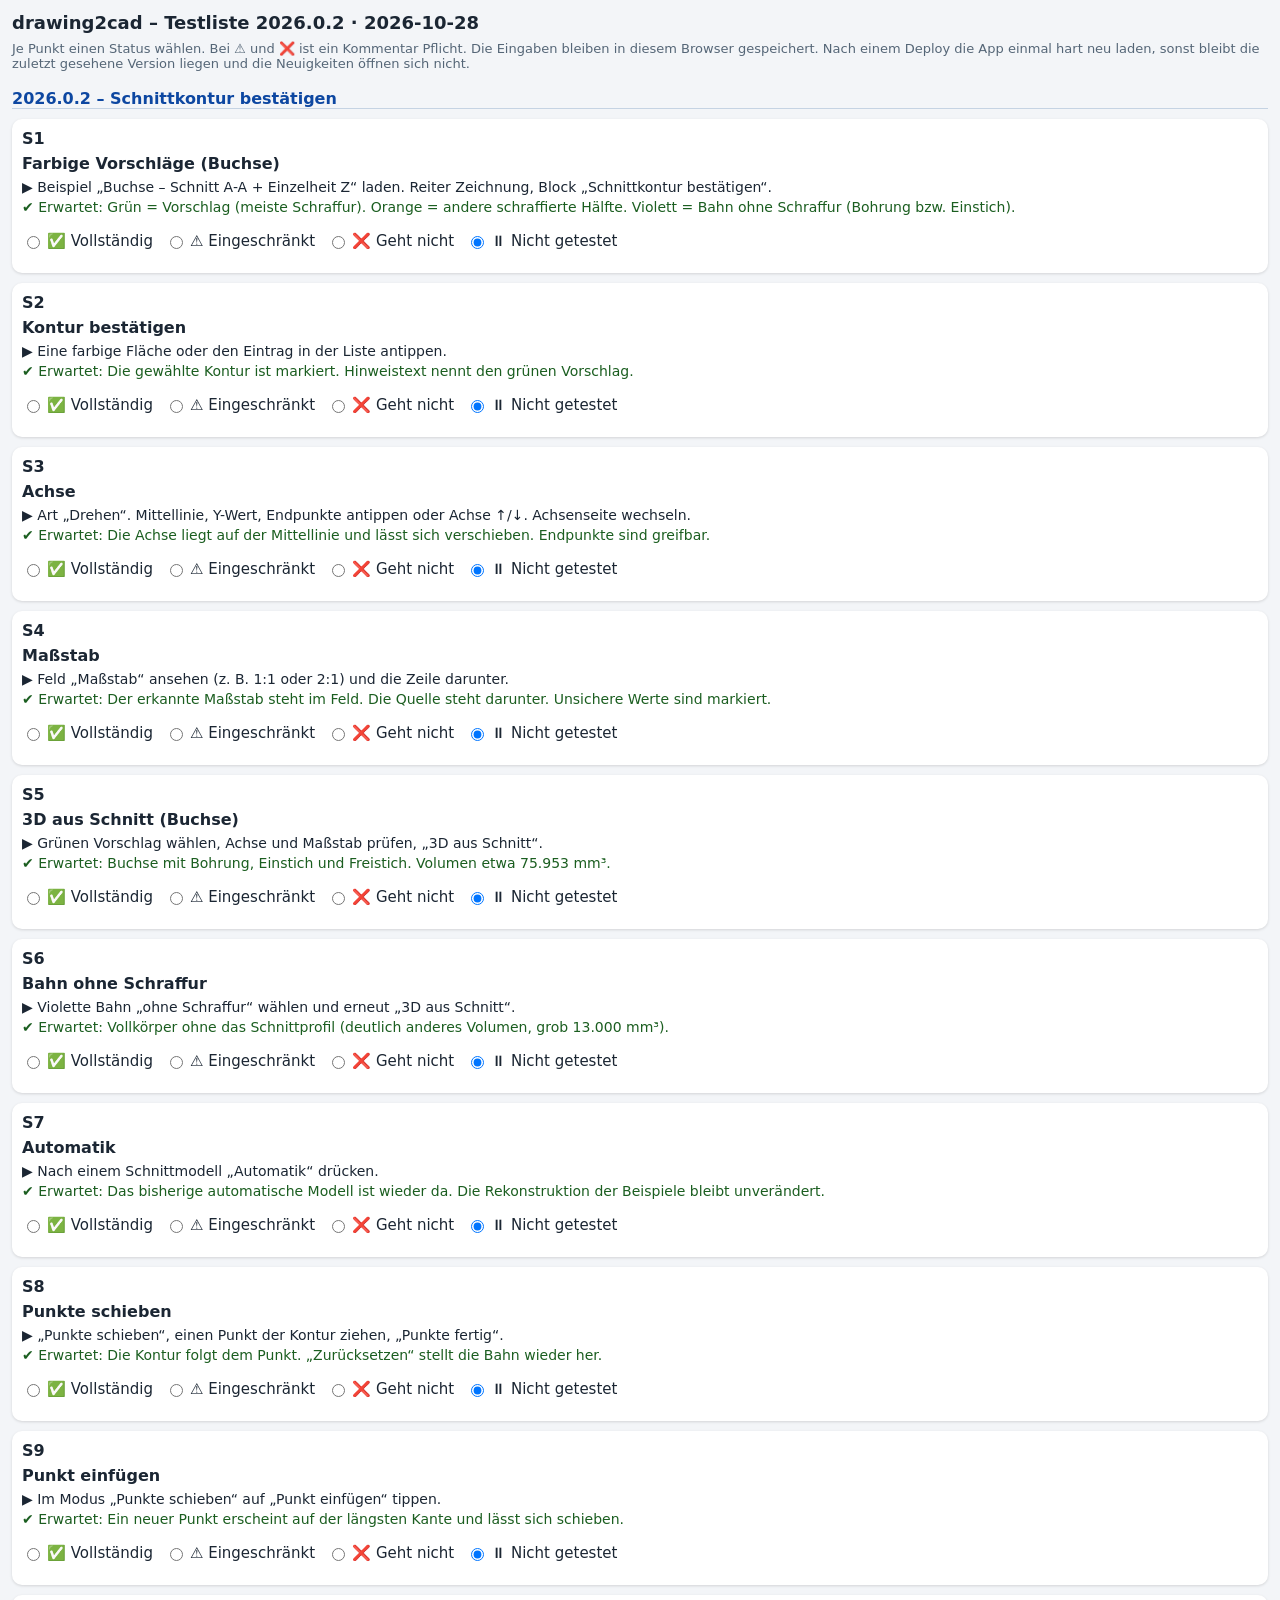
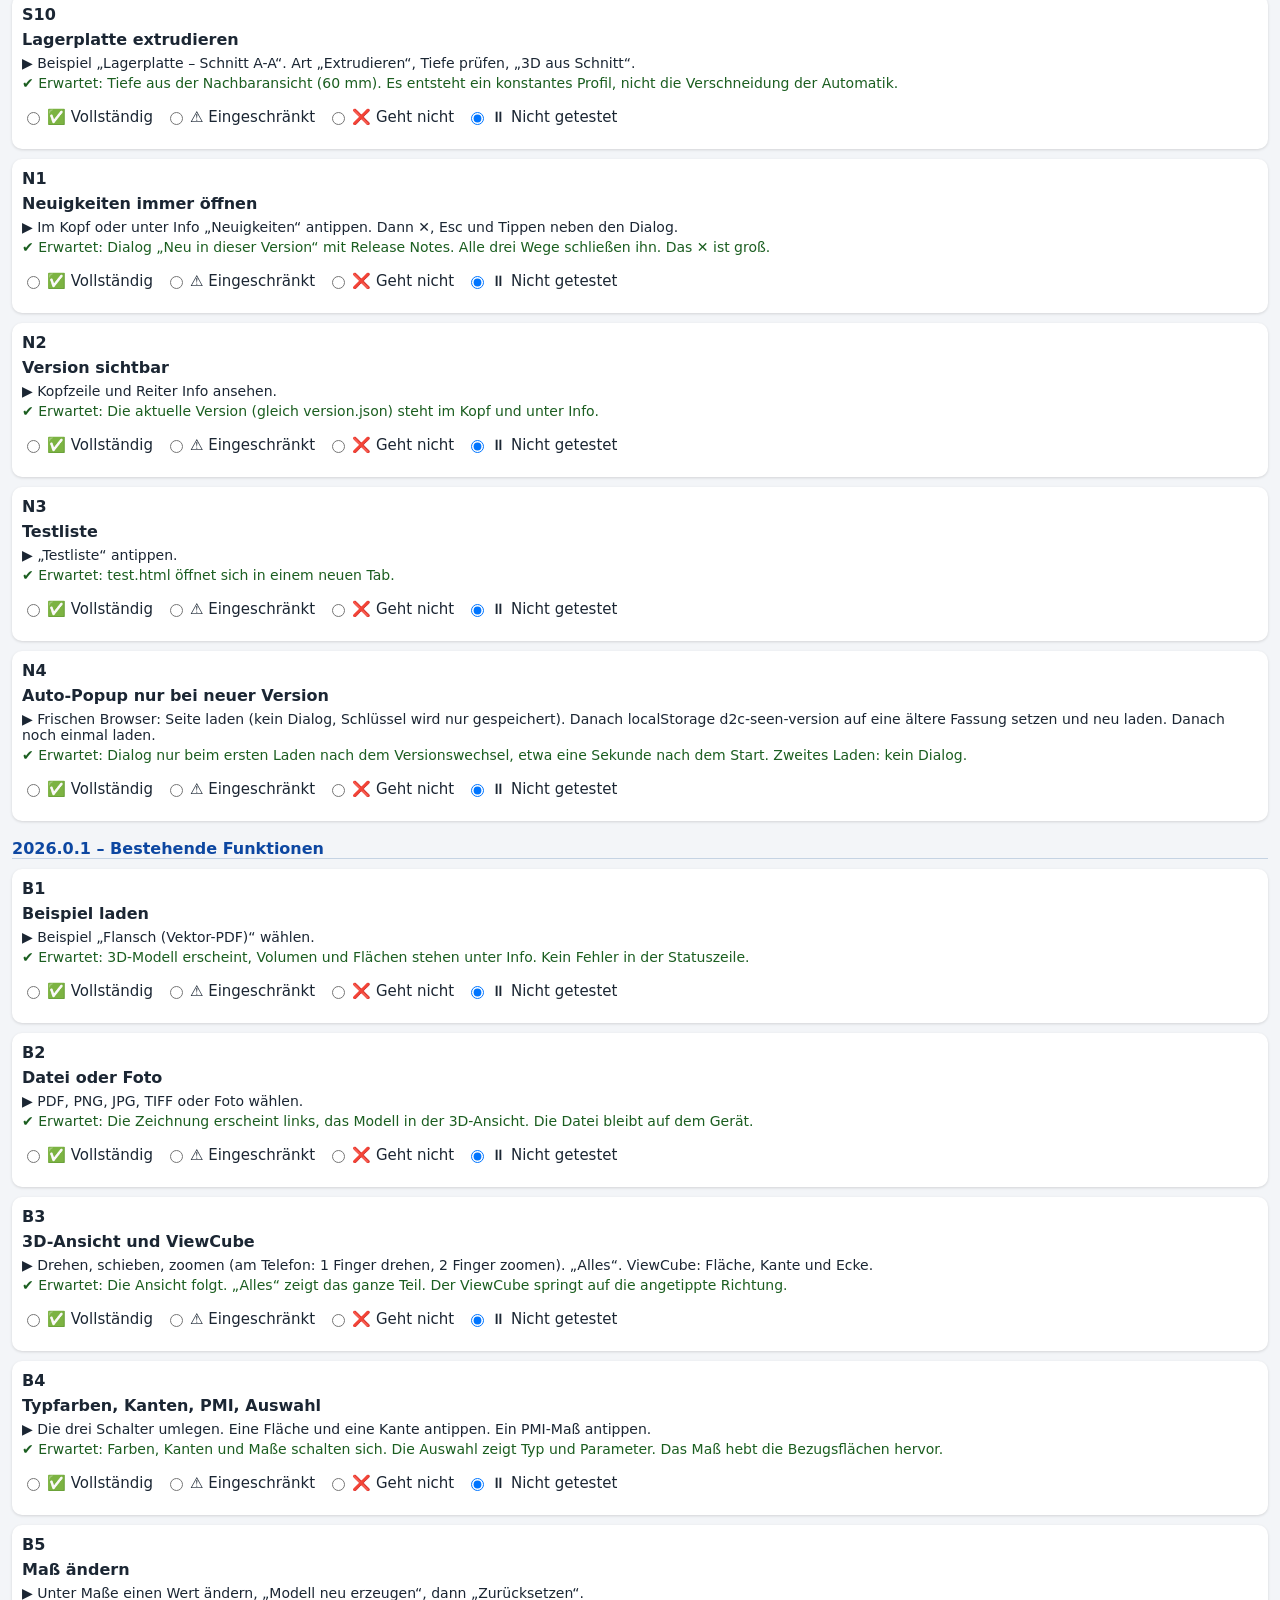
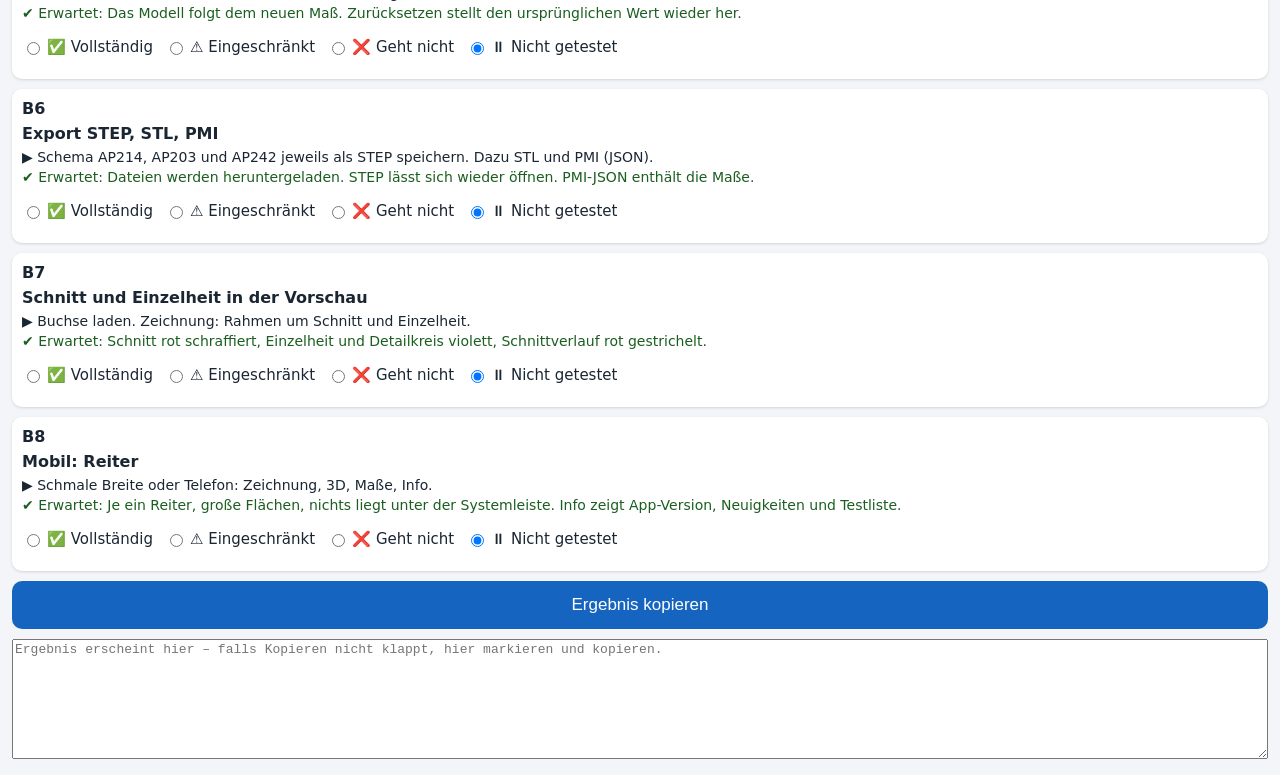
==== test.html @ 26057cc0 "Neuigkeiten und Testliste (Version 2026.0.2) Release Notes öffnen sich nur für wiederkehrende Nutzer" ====
<!doctype html>
<html lang="de">
<head>
<meta charset="utf-8">
<meta name="viewport" content="width=device-width, initial-scale=1, viewport-fit=cover">
<title>drawing2cad – Testliste</title>
<style>
  body{font-family:-apple-system,system-ui,sans-serif;margin:0;padding:12px;padding-bottom:max(12px,env(safe-area-inset-bottom));background:#f3f5f8;color:#1b2633}
  h1{font-size:18px;margin:0 0 8px} h2{font-size:16px;margin:18px 0 6px;color:#0d47a1;border-bottom:1px solid #c5d3e3}
  .note{color:#567;font-size:13px;margin:0 0 10px}
  .it{background:#fff;border-radius:10px;padding:10px;margin:10px 0;box-shadow:0 1px 3px #0002}
  .t{margin:6px 0} .steps,.exp{font-size:14px;margin:4px 0} .exp{color:#1b5e20}
  .s label{display:inline-flex;align-items:center;gap:4px;min-height:44px;margin:0 12px 0 0;font-size:15px}
  textarea{width:100%;box-sizing:border-box;min-height:44px;font-size:16px;margin-top:6px}
  textarea.cm{display:none} .it.need textarea.cm{display:block} .it.err textarea.cm{border:2px solid #c62828}
  button#go{font-size:17px;padding:12px 18px;border:0;border-radius:10px;background:#1565c0;color:#fff;width:100%;min-height:48px}
  #out{width:100%;min-height:120px;margin-top:10px;font-size:13px;box-sizing:border-box}
  #ver{font-weight:600}
</style>
</head>
<body>
<h1>drawing2cad – Testliste <span id="ver">…</span></h1>
<p class="note">Je Punkt einen Status wählen. Bei ⚠️ und ❌ ist ein Kommentar Pflicht. Die Eingaben bleiben in diesem Browser gespeichert. Nach einem Deploy die App einmal hart neu laden, sonst bleibt die zuletzt gesehene Version liegen und die Neuigkeiten öffnen sich nicht.</p>
<div id="list"></div>
<button id="go" type="button">Ergebnis kopieren</button>
<textarea id="out" readonly placeholder="Ergebnis erscheint hier – falls Kopieren nicht klappt, hier markieren und kopieren."></textarea>
<script>
const K = 'd2c-testliste';
const L = { ok: '✅', warn: '⚠️', fail: '❌', skip: '⏸' };
const GROUPS = [
  { version: '2026.0.2', title: 'Schnittkontur bestätigen', items: [
    { id: 'S1', t: 'Farbige Vorschläge (Buchse)', steps: 'Beispiel „Buchse – Schnitt A-A + Einzelheit Z“ laden. Reiter Zeichnung, Block „Schnittkontur bestätigen“.', exp: 'Grün = Vorschlag (meiste Schraffur). Orange = andere schraffierte Hälfte. Violett = Bahn ohne Schraffur (Bohrung bzw. Einstich).' },
    { id: 'S2', t: 'Kontur bestätigen', steps: 'Eine farbige Fläche oder den Eintrag in der Liste antippen.', exp: 'Die gewählte Kontur ist markiert. Hinweistext nennt den grünen Vorschlag.' },
    { id: 'S3', t: 'Achse', steps: 'Art „Drehen“. Mittellinie, Y-Wert, Endpunkte antippen oder Achse ↑/↓. Achsenseite wechseln.', exp: 'Die Achse liegt auf der Mittellinie und lässt sich verschieben. Endpunkte sind greifbar.' },
    { id: 'S4', t: 'Maßstab', steps: 'Feld „Maßstab“ ansehen (z. B. 1:1 oder 2:1) und die Zeile darunter.', exp: 'Der erkannte Maßstab steht im Feld. Die Quelle steht darunter. Unsichere Werte sind markiert.' },
    { id: 'S5', t: '3D aus Schnitt (Buchse)', steps: 'Grünen Vorschlag wählen, Achse und Maßstab prüfen, „3D aus Schnitt“.', exp: 'Buchse mit Bohrung, Einstich und Freistich. Volumen etwa 75.953 mm³.' },
    { id: 'S6', t: 'Bahn ohne Schraffur', steps: 'Violette Bahn „ohne Schraffur“ wählen und erneut „3D aus Schnitt“.', exp: 'Vollkörper ohne das Schnittprofil (deutlich anderes Volumen, grob 13.000 mm³).' },
    { id: 'S7', t: 'Automatik', steps: 'Nach einem Schnittmodell „Automatik“ drücken.', exp: 'Das bisherige automatische Modell ist wieder da. Die Rekonstruktion der Beispiele bleibt unverändert.' },
    { id: 'S8', t: 'Punkte schieben', steps: '„Punkte schieben“, einen Punkt der Kontur ziehen, „Punkte fertig“.', exp: 'Die Kontur folgt dem Punkt. „Zurücksetzen“ stellt die Bahn wieder her.' },
    { id: 'S9', t: 'Punkt einfügen', steps: 'Im Modus „Punkte schieben“ auf „Punkt einfügen“ tippen.', exp: 'Ein neuer Punkt erscheint auf der längsten Kante und lässt sich schieben.' },
    { id: 'S10', t: 'Lagerplatte extrudieren', steps: 'Beispiel „Lagerplatte – Schnitt A-A“. Art „Extrudieren“, Tiefe prüfen, „3D aus Schnitt“.', exp: 'Tiefe aus der Nachbaransicht (60 mm). Es entsteht ein konstantes Profil, nicht die Verschneidung der Automatik.' },
    { id: 'N1', t: 'Neuigkeiten immer öffnen', steps: 'Im Kopf oder unter Info „Neuigkeiten“ antippen. Dann ✕, Esc und Tippen neben den Dialog.', exp: 'Dialog „Neu in dieser Version“ mit Release Notes. Alle drei Wege schließen ihn. Das ✕ ist groß.' },
    { id: 'N2', t: 'Version sichtbar', steps: 'Kopfzeile und Reiter Info ansehen.', exp: 'Die aktuelle Version (gleich version.json) steht im Kopf und unter Info.' },
    { id: 'N3', t: 'Testliste', steps: '„Testliste“ antippen.', exp: 'test.html öffnet sich in einem neuen Tab.' },
    { id: 'N4', t: 'Auto-Popup nur bei neuer Version', steps: 'Frischen Browser: Seite laden (kein Dialog, Schlüssel wird nur gespeichert). Danach localStorage d2c-seen-version auf eine ältere Fassung setzen und neu laden. Danach noch einmal laden.', exp: 'Dialog nur beim ersten Laden nach dem Versionswechsel, etwa eine Sekunde nach dem Start. Zweites Laden: kein Dialog.' },
  ]},
  { version: '2026.0.1', title: 'Bestehende Funktionen', items: [
    { id: 'B1', t: 'Beispiel laden', steps: 'Beispiel „Flansch (Vektor-PDF)“ wählen.', exp: '3D-Modell erscheint, Volumen und Flächen stehen unter Info. Kein Fehler in der Statuszeile.' },
    { id: 'B2', t: 'Datei oder Foto', steps: 'PDF, PNG, JPG, TIFF oder Foto wählen.', exp: 'Die Zeichnung erscheint links, das Modell in der 3D-Ansicht. Die Datei bleibt auf dem Gerät.' },
    { id: 'B3', t: '3D-Ansicht und ViewCube', steps: 'Drehen, schieben, zoomen (am Telefon: 1 Finger drehen, 2 Finger zoomen). „Alles“. ViewCube: Fläche, Kante und Ecke.', exp: 'Die Ansicht folgt. „Alles“ zeigt das ganze Teil. Der ViewCube springt auf die angetippte Richtung.' },
    { id: 'B4', t: 'Typfarben, Kanten, PMI, Auswahl', steps: 'Die drei Schalter umlegen. Eine Fläche und eine Kante antippen. Ein PMI-Maß antippen.', exp: 'Farben, Kanten und Maße schalten sich. Die Auswahl zeigt Typ und Parameter. Das Maß hebt die Bezugsflächen hervor.' },
    { id: 'B5', t: 'Maß ändern', steps: 'Unter Maße einen Wert ändern, „Modell neu erzeugen“, dann „Zurücksetzen“.', exp: 'Das Modell folgt dem neuen Maß. Zurücksetzen stellt den ursprünglichen Wert wieder her.' },
    { id: 'B6', t: 'Export STEP, STL, PMI', steps: 'Schema AP214, AP203 und AP242 jeweils als STEP speichern. Dazu STL und PMI (JSON).', exp: 'Dateien werden heruntergeladen. STEP lässt sich wieder öffnen. PMI-JSON enthält die Maße.' },
    { id: 'B7', t: 'Schnitt und Einzelheit in der Vorschau', steps: 'Buchse laden. Zeichnung: Rahmen um Schnitt und Einzelheit.', exp: 'Schnitt rot schraffiert, Einzelheit und Detailkreis violett, Schnittverlauf rot gestrichelt.' },
    { id: 'B8', t: 'Mobil: Reiter', steps: 'Schmale Breite oder Telefon: Zeichnung, 3D, Maße, Info.', exp: 'Je ein Reiter, große Flächen, nichts liegt unter der Systemleiste. Info zeigt App-Version, Neuigkeiten und Testliste.' },
  ]},
];
const st = JSON.parse(localStorage.getItem(K) || '{}');
const list = document.getElementById('list');
for (const g of GROUPS) {
  const h = document.createElement('h2');
  h.textContent = g.version + ' – ' + g.title;
  list.appendChild(h);
  for (const it of g.items) {
    const el = document.createElement('div');
    el.className = 'it';
    el.dataset.id = it.id;
    el.dataset.rel = g.version;
    el.innerHTML = `<div class="h"><b>${it.id}</b></div><div class="t"><b></b></div><div class="steps"></div><div class="exp"></div>
      <div class="s"></div><textarea class="cm" placeholder="Kommentar (Pflicht bei ⚠️/❌)"></textarea>`;
    el.querySelector('.t b').textContent = it.t;
    el.querySelector('.steps').textContent = '▶ ' + it.steps;
    el.querySelector('.exp').textContent = '✔ Erwartet: ' + it.exp;
    const s = el.querySelector('.s');
    for (const [val, lab] of [['ok', '✅ Vollständig'], ['warn', '⚠️ Eingeschränkt'], ['fail', '❌ Geht nicht'], ['skip', '⏸ Nicht getestet']]) {
      const label = document.createElement('label');
      label.innerHTML = `<input type="radio" name="${it.id}" value="${val}"> ${lab}`;
      s.appendChild(label);
    }
    list.appendChild(el);
  }
}
function save(el) {
  const id = el.dataset.id;
  const s = el.querySelector('input:checked').value;
  const c = el.querySelector('textarea.cm').value;
  st[id] = { s, c };
  localStorage.setItem(K, JSON.stringify(st));
  el.classList.toggle('need', s === 'warn' || s === 'fail' || !!c.trim());
}
document.querySelectorAll('.it').forEach(el => {
  const o = st[el.dataset.id];
  const v = o && o.s ? o.s : 'skip';
  const r = el.querySelector(`input[value="${v}"]`);
  if (r) r.checked = true;
  if (o && o.c) el.querySelector('textarea.cm').value = o.c;
  el.querySelectorAll('input').forEach(i => { i.onchange = () => save(el); });
  el.querySelector('textarea.cm').oninput = () => save(el);
  save(el);
});
let VER = '(Version unbekannt)';
fetch('version.json', { cache: 'no-store' }).then(r => r.ok ? r.json() : null).then(v => {
  if (!v || !v.version) return;
  VER = v.version + (v.date ? ' · ' + v.date : '');
  document.getElementById('ver').textContent = VER;
  document.title = 'drawing2cad – Testliste ' + v.version;
}).catch(() => {});
document.getElementById('go').onclick = () => {
  let bad = false;
  const lines = ['Testergebnis drawing2cad ' + VER, new Date().toISOString().slice(0, 16)];
  let rel = '';
  document.querySelectorAll('.it').forEach(el => {
    const id = el.dataset.id;
    const s = el.querySelector('input:checked').value;
    const c = el.querySelector('textarea.cm').value.trim();
    const need = (s === 'warn' || s === 'fail') && !c;
    el.classList.toggle('err', need);
    if (need) bad = true;
    if (el.dataset.rel !== rel) { rel = el.dataset.rel; lines.push('', rel); }
    lines.push(id + ' ' + L[s] + (c ? ' – ' + c : ''));
  });
  if (bad) { alert('Bitte bei ⚠️ und ❌ einen Kommentar eintragen.'); return; }
  const txt = lines.join('\n');
  const o = document.getElementById('out');
  o.value = txt;
  const done = () => alert('Kopiert – im Chat einfügen.');
  (navigator.clipboard ? navigator.clipboard.writeText(txt) : Promise.reject())
    .then(done, () => { o.focus(); o.select(); document.execCommand('copy'); done(); });
};
</script>
</body>
</html>
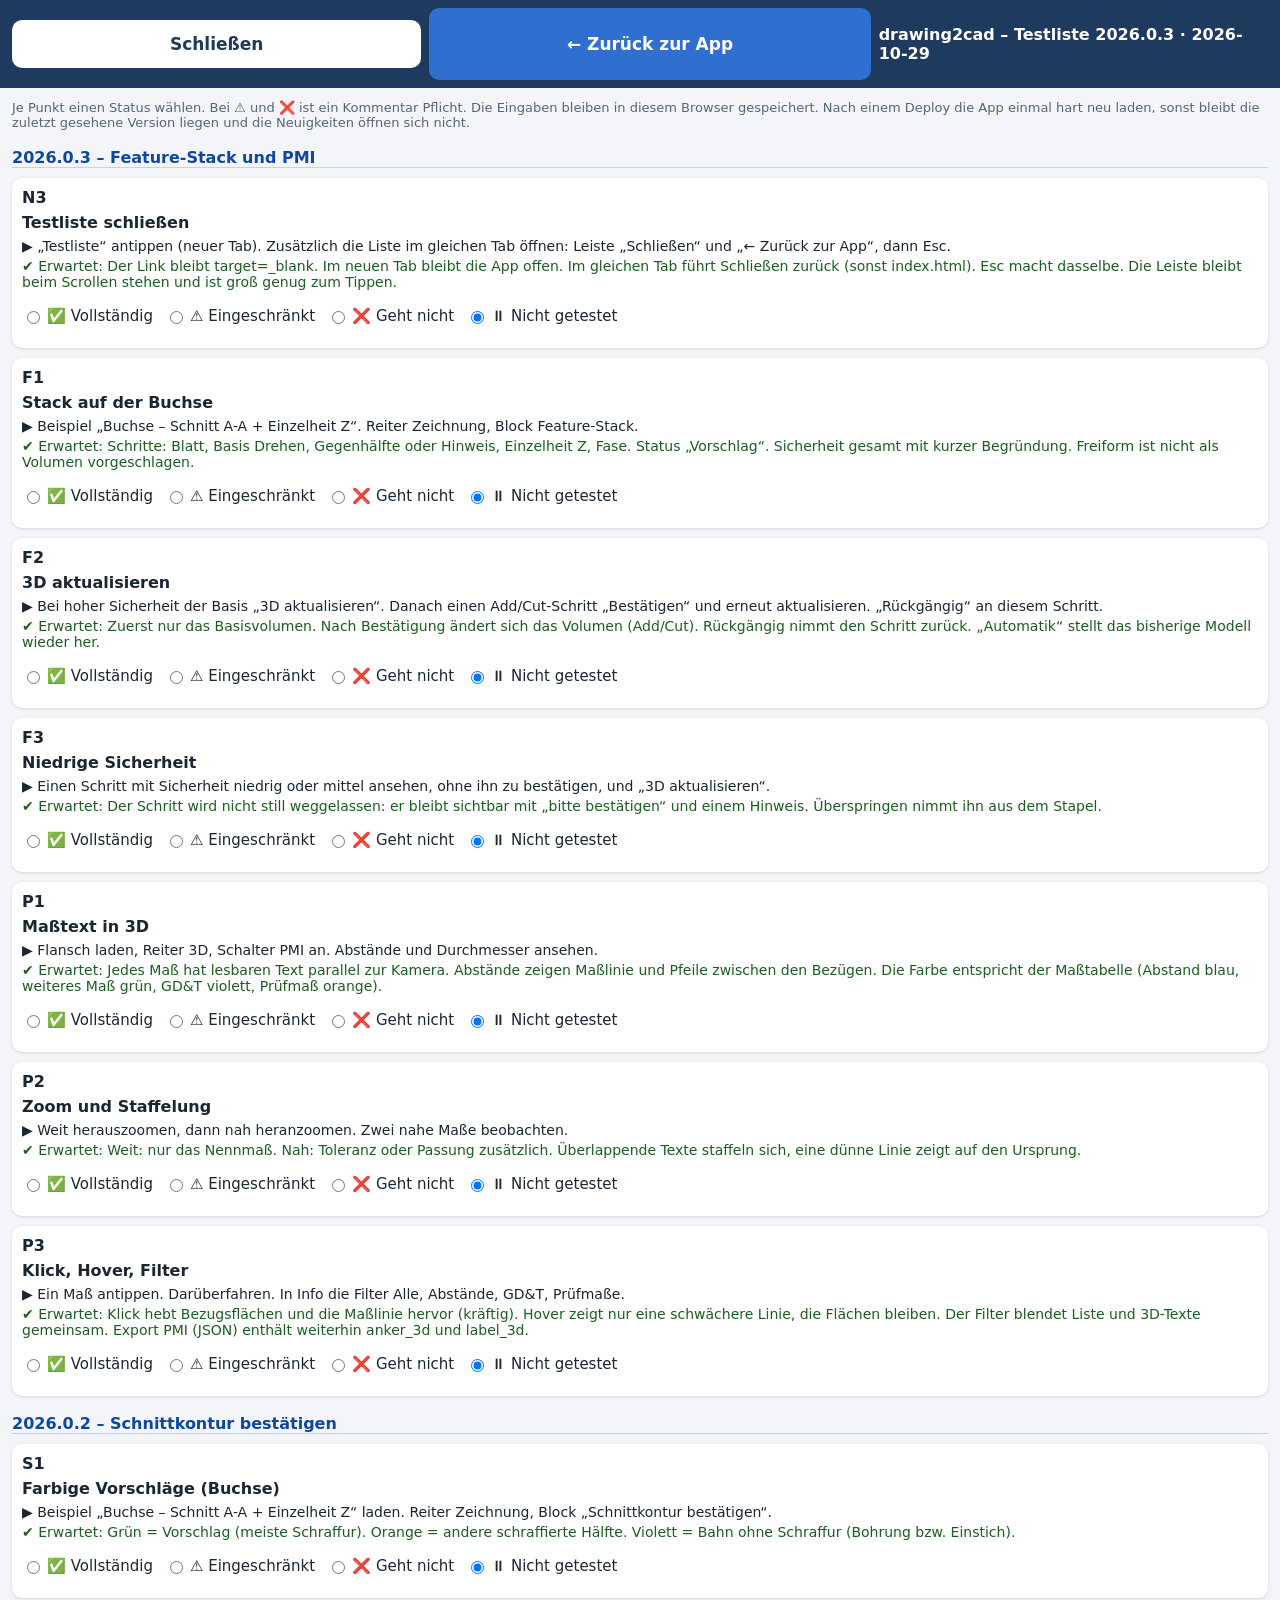
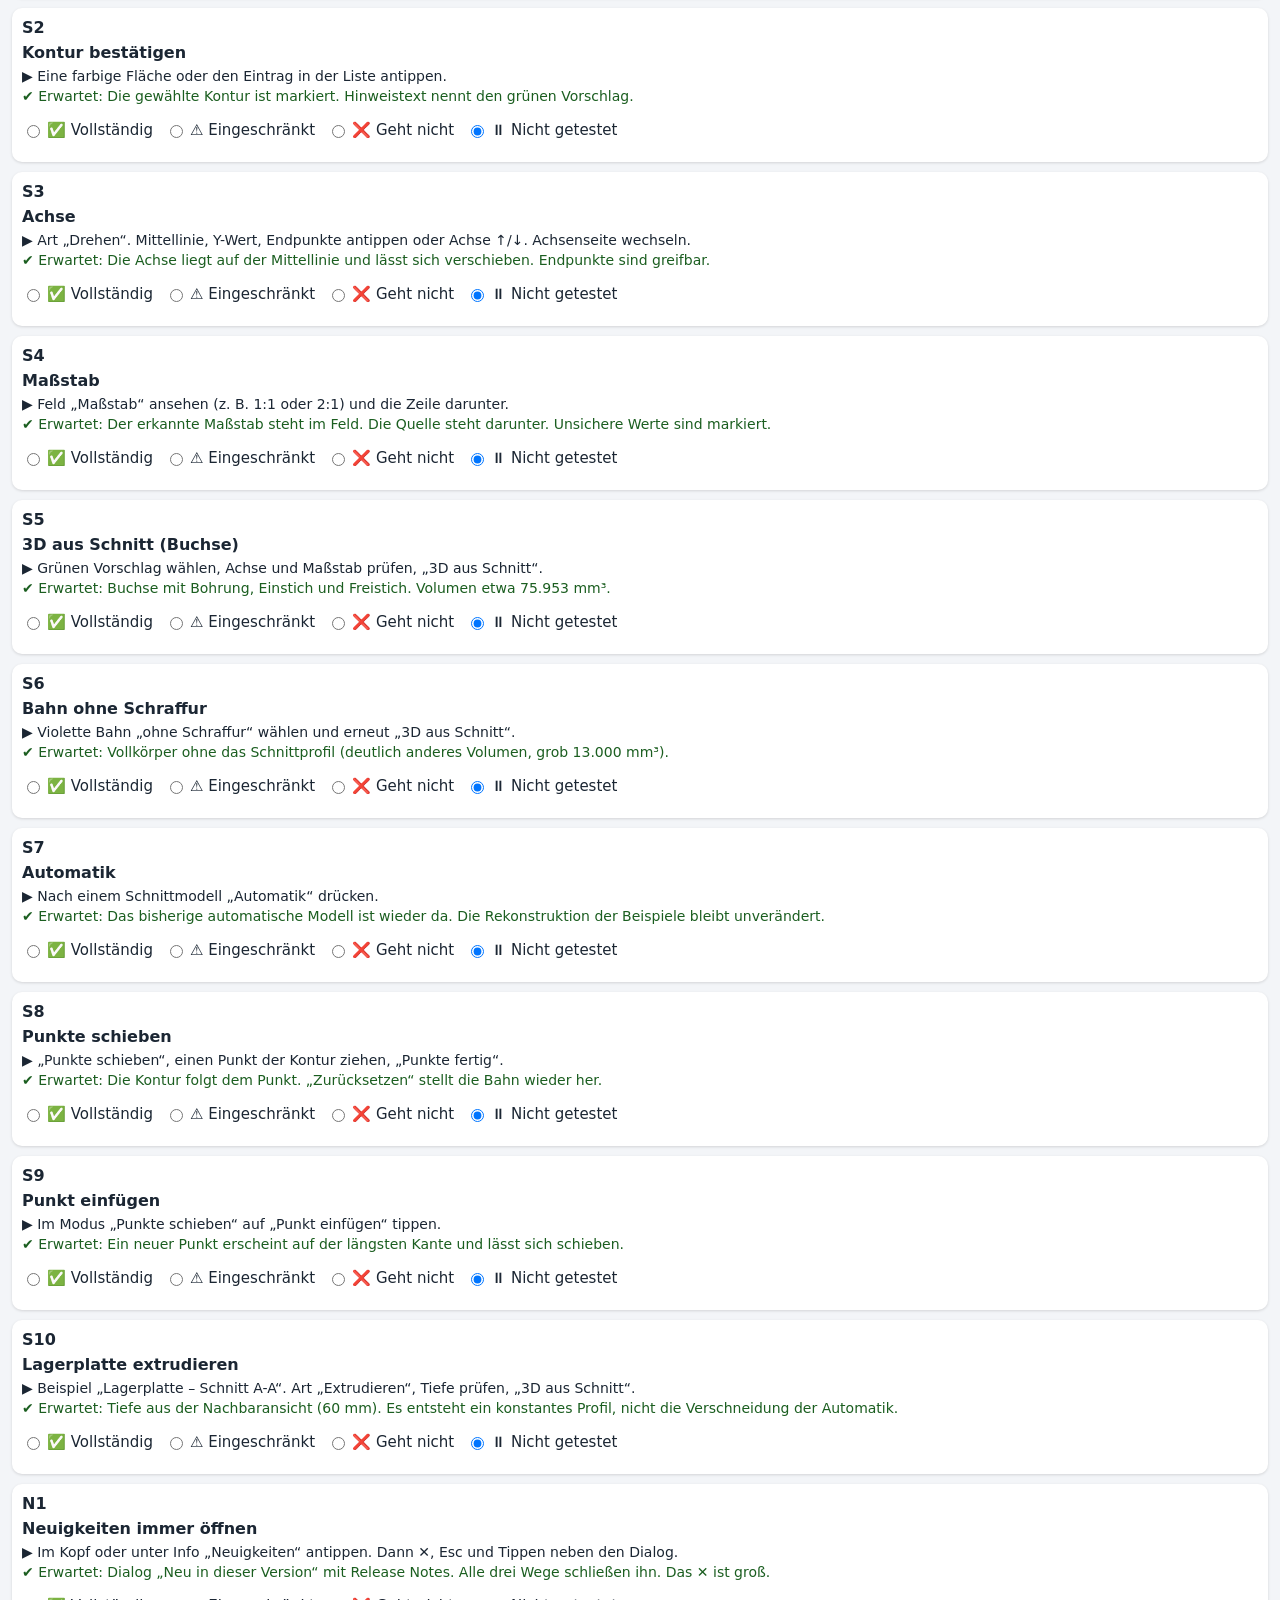
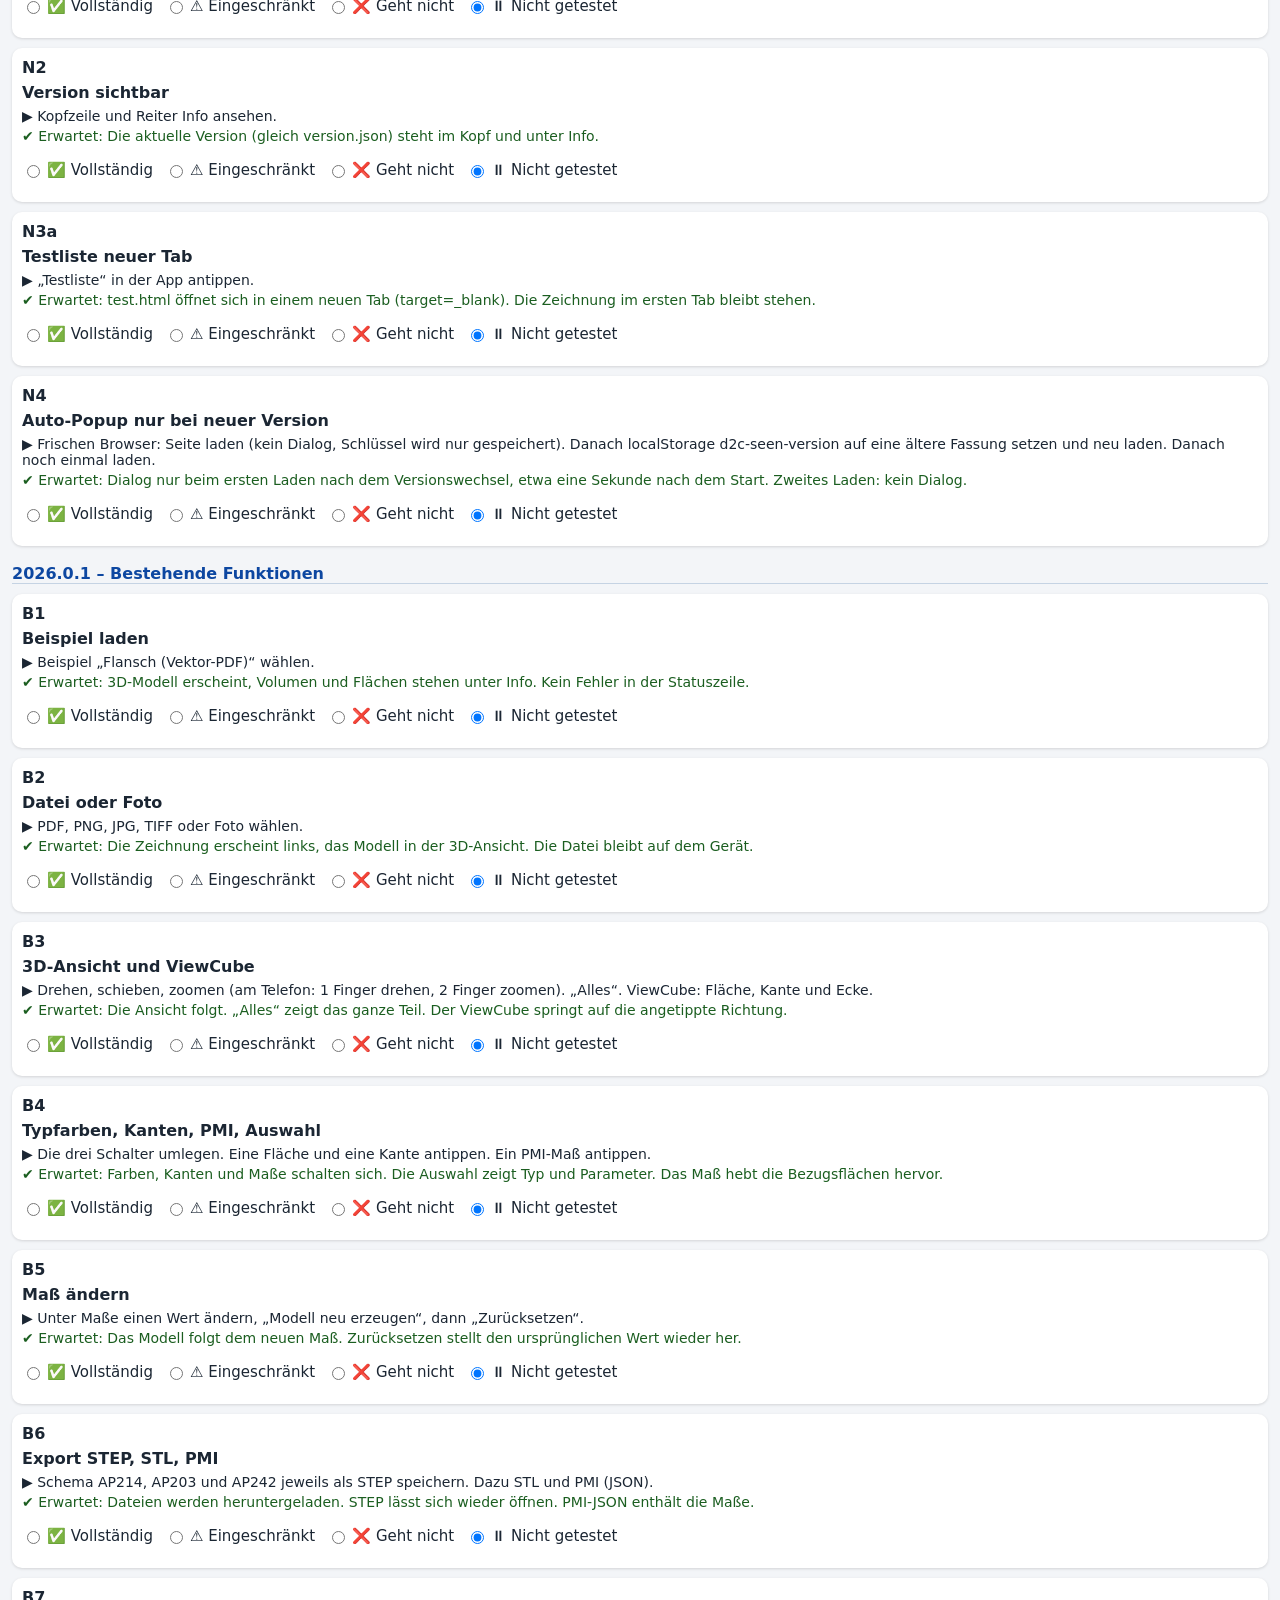
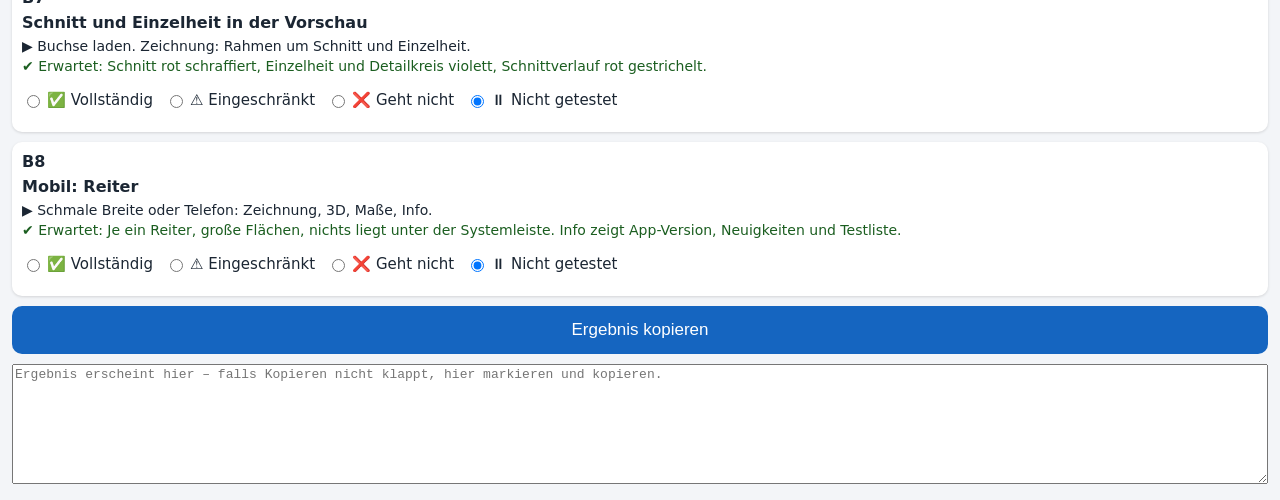
==== commit 7f99a0ff: "Feature-Stack und lesbare 3D-PMI (Version 2026.0.3) Die Testliste lässt sich im gleichen Tab schließ" ====
--- a/test.html
+++ b/test.html
@@ -4,9 +4,15 @@
 <meta charset="utf-8">
 <meta name="viewport" content="width=device-width, initial-scale=1, viewport-fit=cover">
 <title>drawing2cad – Testliste</title>
+<link rel="icon" href="data:,">
 <style>
-  body{font-family:-apple-system,system-ui,sans-serif;margin:0;padding:12px;padding-bottom:max(12px,env(safe-area-inset-bottom));background:#f3f5f8;color:#1b2633}
-  h1{font-size:18px;margin:0 0 8px} h2{font-size:16px;margin:18px 0 6px;color:#0d47a1;border-bottom:1px solid #c5d3e3}
+  body{font-family:-apple-system,system-ui,sans-serif;margin:0;padding:0 12px 12px;padding-bottom:max(12px,env(safe-area-inset-bottom));background:#f3f5f8;color:#1b2633}
+  .top{position:sticky;top:0;z-index:20;display:flex;flex-wrap:wrap;gap:8px;align-items:center;background:#1f3a5f;color:#fff;margin:0 -12px 12px;padding:8px 12px;padding-top:max(8px,env(safe-area-inset-top))}
+  .top h1{font-size:16px;margin:0;flex:1 1 160px}
+  #zurueck,#zurueck-link{min-height:48px;min-width:48px;padding:12px 16px;border:0;border-radius:10px;font:inherit;font-size:17px;font-weight:700;cursor:pointer;text-decoration:none;display:inline-flex;align-items:center;justify-content:center}
+  #zurueck{background:#fff;color:#1f3a5f;flex:1 1 180px}
+  #zurueck-link{background:#2f6fd0;color:#fff;flex:1 1 180px}
+  h2{font-size:16px;margin:18px 0 6px;color:#0d47a1;border-bottom:1px solid #c5d3e3}
   .note{color:#567;font-size:13px;margin:0 0 10px}
   .it{background:#fff;border-radius:10px;padding:10px;margin:10px 0;box-shadow:0 1px 3px #0002}
   .t{margin:6px 0} .steps,.exp{font-size:14px;margin:4px 0} .exp{color:#1b5e20}
@@ -19,7 +25,11 @@
 </style>
 </head>
 <body>
-<h1>drawing2cad – Testliste <span id="ver">…</span></h1>
+<header class="top">
+  <button id="zurueck" type="button">Schließen</button>
+  <a id="zurueck-link" href="index.html">← Zurück zur App</a>
+  <h1>drawing2cad – Testliste <span id="ver">…</span></h1>
+</header>
 <p class="note">Je Punkt einen Status wählen. Bei ⚠️ und ❌ ist ein Kommentar Pflicht. Die Eingaben bleiben in diesem Browser gespeichert. Nach einem Deploy die App einmal hart neu laden, sonst bleibt die zuletzt gesehene Version liegen und die Neuigkeiten öffnen sich nicht.</p>
 <div id="list"></div>
 <button id="go" type="button">Ergebnis kopieren</button>
@@ -28,6 +38,15 @@
 const K = 'd2c-testliste';
 const L = { ok: '✅', warn: '⚠️', fail: '❌', skip: '⏸' };
 const GROUPS = [
+  { version: '2026.0.3', title: 'Feature-Stack und PMI', items: [
+    { id: 'N3', t: 'Testliste schließen', steps: '„Testliste“ antippen (neuer Tab). Zusätzlich die Liste im gleichen Tab öffnen: Leiste „Schließen“ und „← Zurück zur App“, dann Esc.', exp: 'Der Link bleibt target=_blank. Im neuen Tab bleibt die App offen. Im gleichen Tab führt Schließen zurück (sonst index.html). Esc macht dasselbe. Die Leiste bleibt beim Scrollen stehen und ist groß genug zum Tippen.' },
+    { id: 'F1', t: 'Stack auf der Buchse', steps: 'Beispiel „Buchse – Schnitt A-A + Einzelheit Z“. Reiter Zeichnung, Block Feature-Stack.', exp: 'Schritte: Blatt, Basis Drehen, Gegenhälfte oder Hinweis, Einzelheit Z, Fase. Status „Vorschlag“. Sicherheit gesamt mit kurzer Begründung. Freiform ist nicht als Volumen vorgeschlagen.' },
+    { id: 'F2', t: '3D aktualisieren', steps: 'Bei hoher Sicherheit der Basis „3D aktualisieren“. Danach einen Add/Cut-Schritt „Bestätigen“ und erneut aktualisieren. „Rückgängig“ an diesem Schritt.', exp: 'Zuerst nur das Basisvolumen. Nach Bestätigung ändert sich das Volumen (Add/Cut). Rückgängig nimmt den Schritt zurück. „Automatik“ stellt das bisherige Modell wieder her.' },
+    { id: 'F3', t: 'Niedrige Sicherheit', steps: 'Einen Schritt mit Sicherheit niedrig oder mittel ansehen, ohne ihn zu bestätigen, und „3D aktualisieren“.', exp: 'Der Schritt wird nicht still weggelassen: er bleibt sichtbar mit „bitte bestätigen“ und einem Hinweis. Überspringen nimmt ihn aus dem Stapel.' },
+    { id: 'P1', t: 'Maßtext in 3D', steps: 'Flansch laden, Reiter 3D, Schalter PMI an. Abstände und Durchmesser ansehen.', exp: 'Jedes Maß hat lesbaren Text parallel zur Kamera. Abstände zeigen Maßlinie und Pfeile zwischen den Bezügen. Die Farbe entspricht der Maßtabelle (Abstand blau, weiteres Maß grün, GD&T violett, Prüfmaß orange).' },
+    { id: 'P2', t: 'Zoom und Staffelung', steps: 'Weit herauszoomen, dann nah heranzoomen. Zwei nahe Maße beobachten.', exp: 'Weit: nur das Nennmaß. Nah: Toleranz oder Passung zusätzlich. Überlappende Texte staffeln sich, eine dünne Linie zeigt auf den Ursprung.' },
+    { id: 'P3', t: 'Klick, Hover, Filter', steps: 'Ein Maß antippen. Darüberfahren. In Info die Filter Alle, Abstände, GD&T, Prüfmaße.', exp: 'Klick hebt Bezugsflächen und die Maßlinie hervor (kräftig). Hover zeigt nur eine schwächere Linie, die Flächen bleiben. Der Filter blendet Liste und 3D-Texte gemeinsam. Export PMI (JSON) enthält weiterhin anker_3d und label_3d.' },
+  ]},
   { version: '2026.0.2', title: 'Schnittkontur bestätigen', items: [
     { id: 'S1', t: 'Farbige Vorschläge (Buchse)', steps: 'Beispiel „Buchse – Schnitt A-A + Einzelheit Z“ laden. Reiter Zeichnung, Block „Schnittkontur bestätigen“.', exp: 'Grün = Vorschlag (meiste Schraffur). Orange = andere schraffierte Hälfte. Violett = Bahn ohne Schraffur (Bohrung bzw. Einstich).' },
     { id: 'S2', t: 'Kontur bestätigen', steps: 'Eine farbige Fläche oder den Eintrag in der Liste antippen.', exp: 'Die gewählte Kontur ist markiert. Hinweistext nennt den grünen Vorschlag.' },
@@ -41,7 +60,7 @@
     { id: 'S10', t: 'Lagerplatte extrudieren', steps: 'Beispiel „Lagerplatte – Schnitt A-A“. Art „Extrudieren“, Tiefe prüfen, „3D aus Schnitt“.', exp: 'Tiefe aus der Nachbaransicht (60 mm). Es entsteht ein konstantes Profil, nicht die Verschneidung der Automatik.' },
     { id: 'N1', t: 'Neuigkeiten immer öffnen', steps: 'Im Kopf oder unter Info „Neuigkeiten“ antippen. Dann ✕, Esc und Tippen neben den Dialog.', exp: 'Dialog „Neu in dieser Version“ mit Release Notes. Alle drei Wege schließen ihn. Das ✕ ist groß.' },
     { id: 'N2', t: 'Version sichtbar', steps: 'Kopfzeile und Reiter Info ansehen.', exp: 'Die aktuelle Version (gleich version.json) steht im Kopf und unter Info.' },
-    { id: 'N3', t: 'Testliste', steps: '„Testliste“ antippen.', exp: 'test.html öffnet sich in einem neuen Tab.' },
+    { id: 'N3a', t: 'Testliste neuer Tab', steps: '„Testliste“ in der App antippen.', exp: 'test.html öffnet sich in einem neuen Tab (target=_blank). Die Zeichnung im ersten Tab bleibt stehen.' },
     { id: 'N4', t: 'Auto-Popup nur bei neuer Version', steps: 'Frischen Browser: Seite laden (kein Dialog, Schlüssel wird nur gespeichert). Danach localStorage d2c-seen-version auf eine ältere Fassung setzen und neu laden. Danach noch einmal laden.', exp: 'Dialog nur beim ersten Laden nach dem Versionswechsel, etwa eine Sekunde nach dem Start. Zweites Laden: kein Dialog.' },
   ]},
   { version: '2026.0.1', title: 'Bestehende Funktionen', items: [
@@ -105,6 +124,18 @@
   document.getElementById('ver').textContent = VER;
   document.title = 'drawing2cad – Testliste ' + v.version;
 }).catch(() => {});
+function zurueck() {
+  let same = false;
+  try { same = !!document.referrer && new URL(document.referrer).origin === location.origin; } catch (e) { same = false; }
+  if (same && history.length > 1) { history.back(); return; }
+  location.href = 'index.html';
+}
+document.getElementById('zurueck').onclick = zurueck;
+document.addEventListener('keydown', e => {
+  if (e.key !== 'Escape' || e.target.tagName === 'TEXTAREA') return;
+  e.preventDefault();
+  zurueck();
+});
 document.getElementById('go').onclick = () => {
   let bad = false;
   const lines = ['Testergebnis drawing2cad ' + VER, new Date().toISOString().slice(0, 16)];
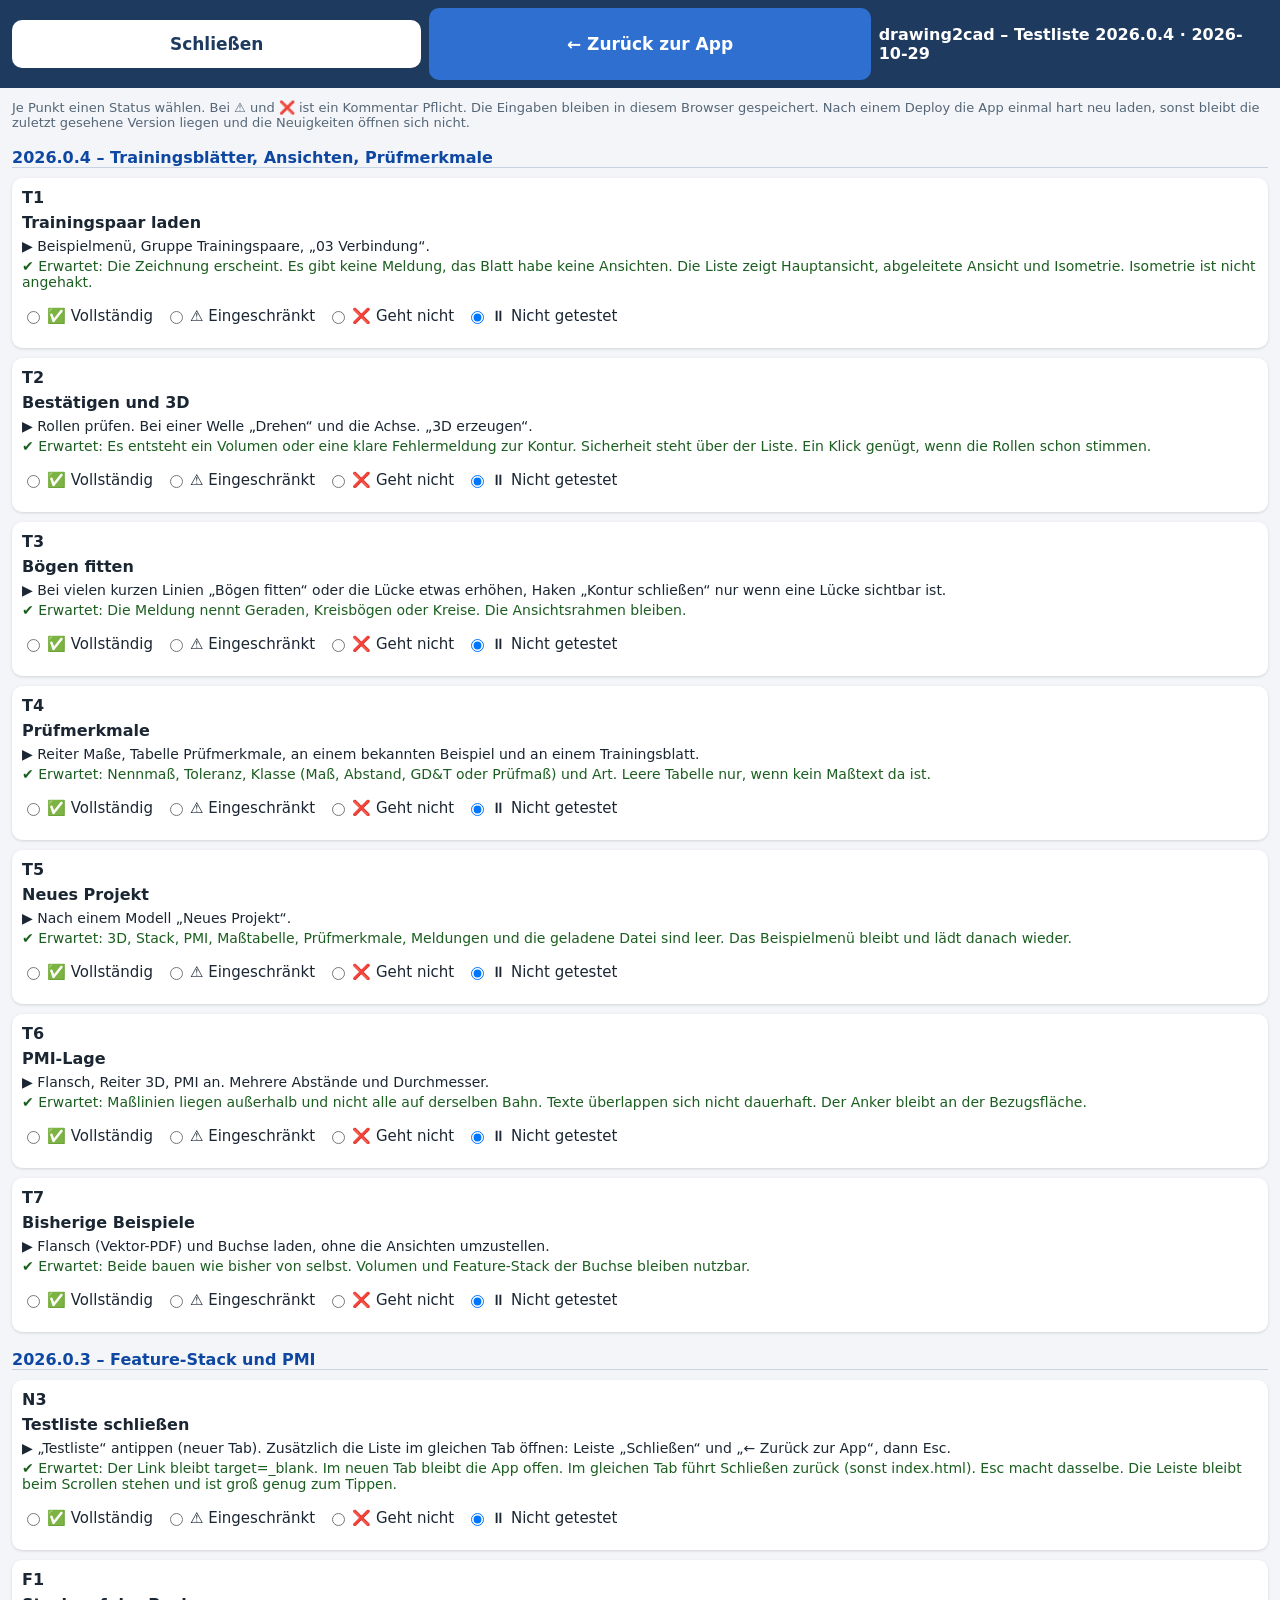
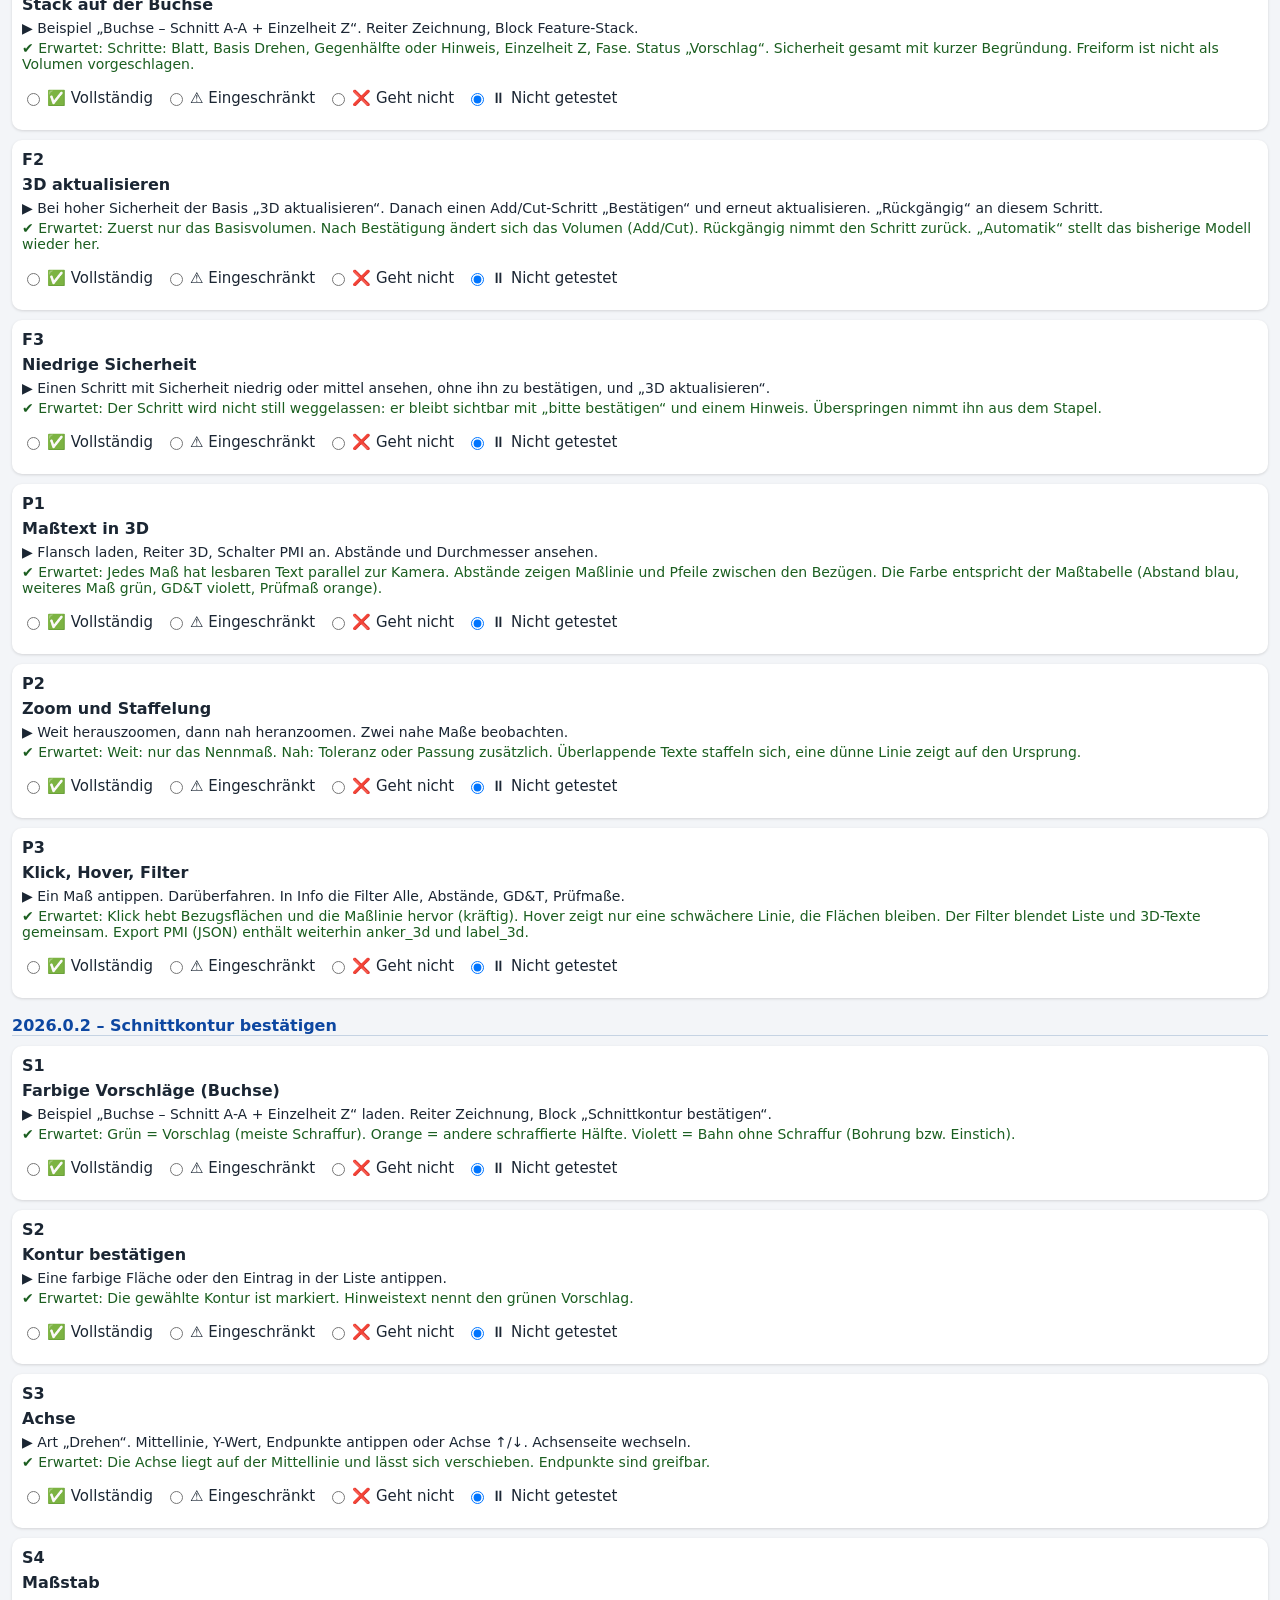
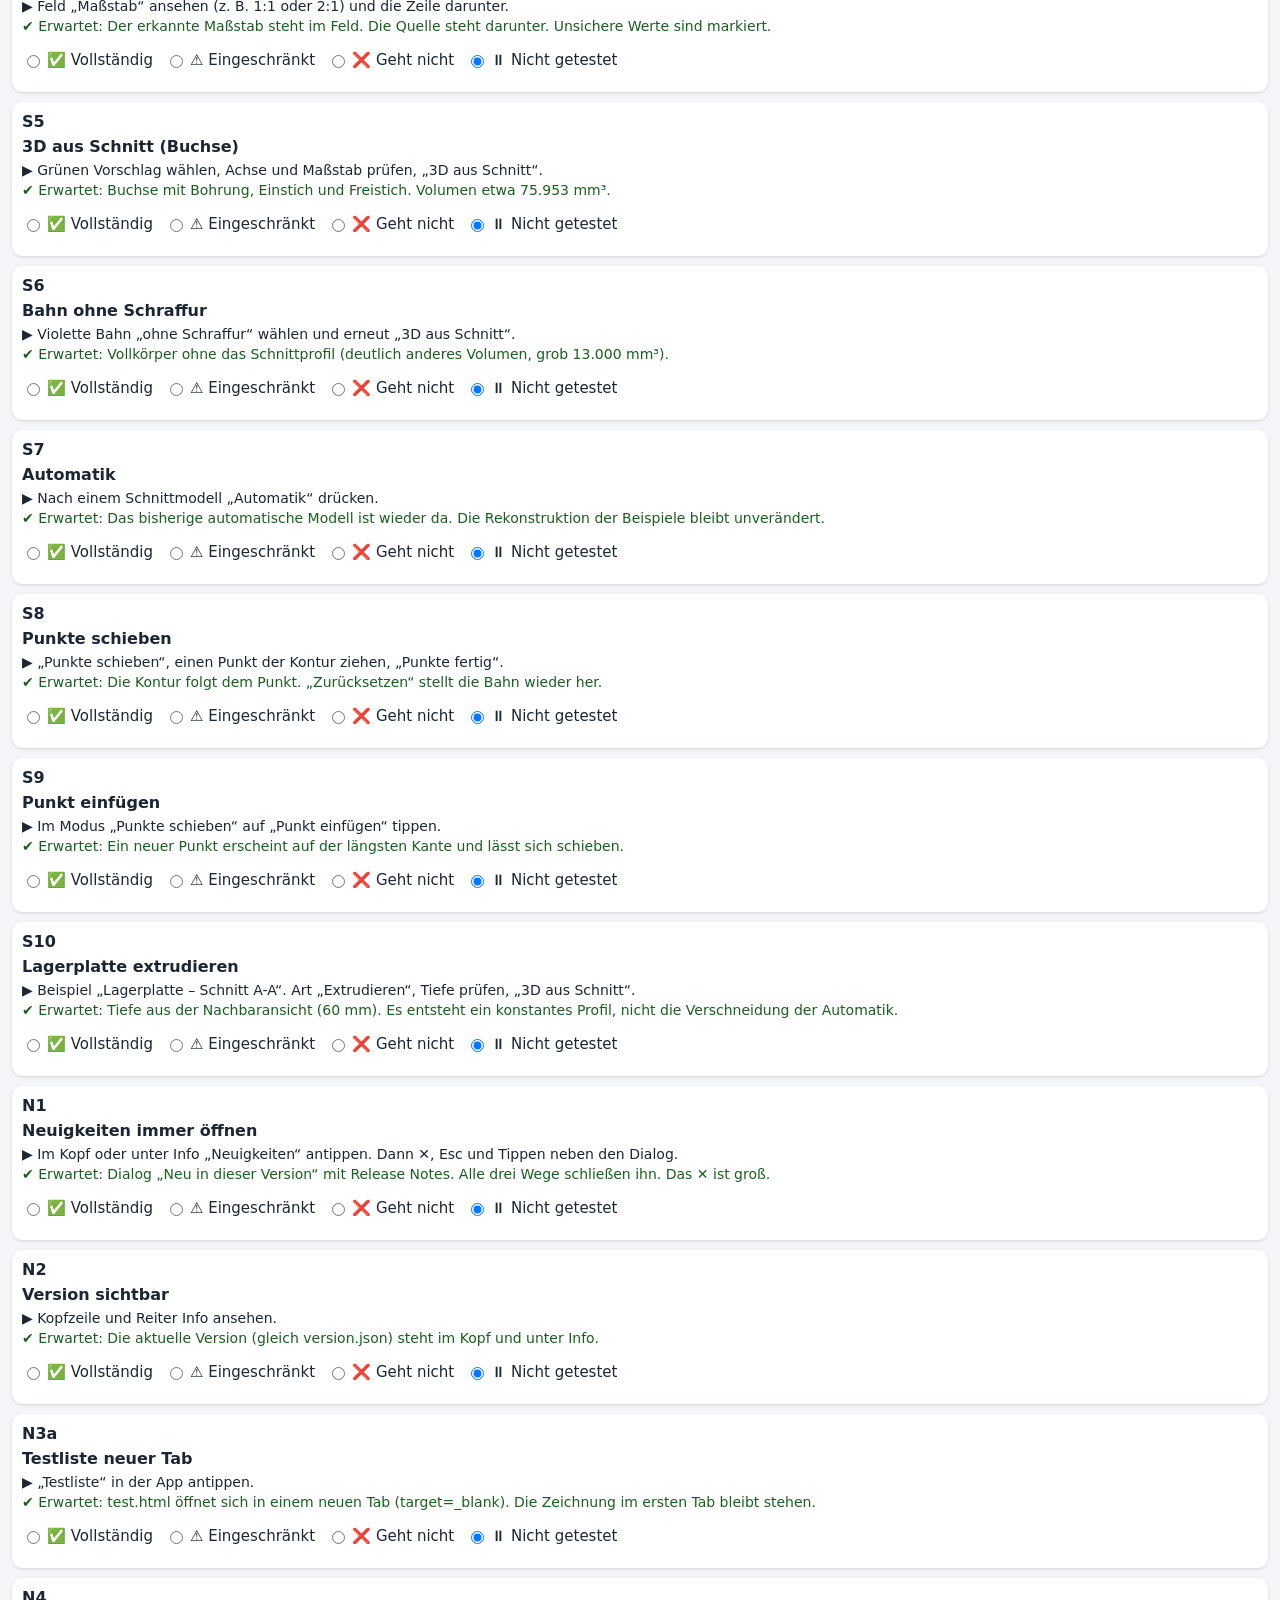
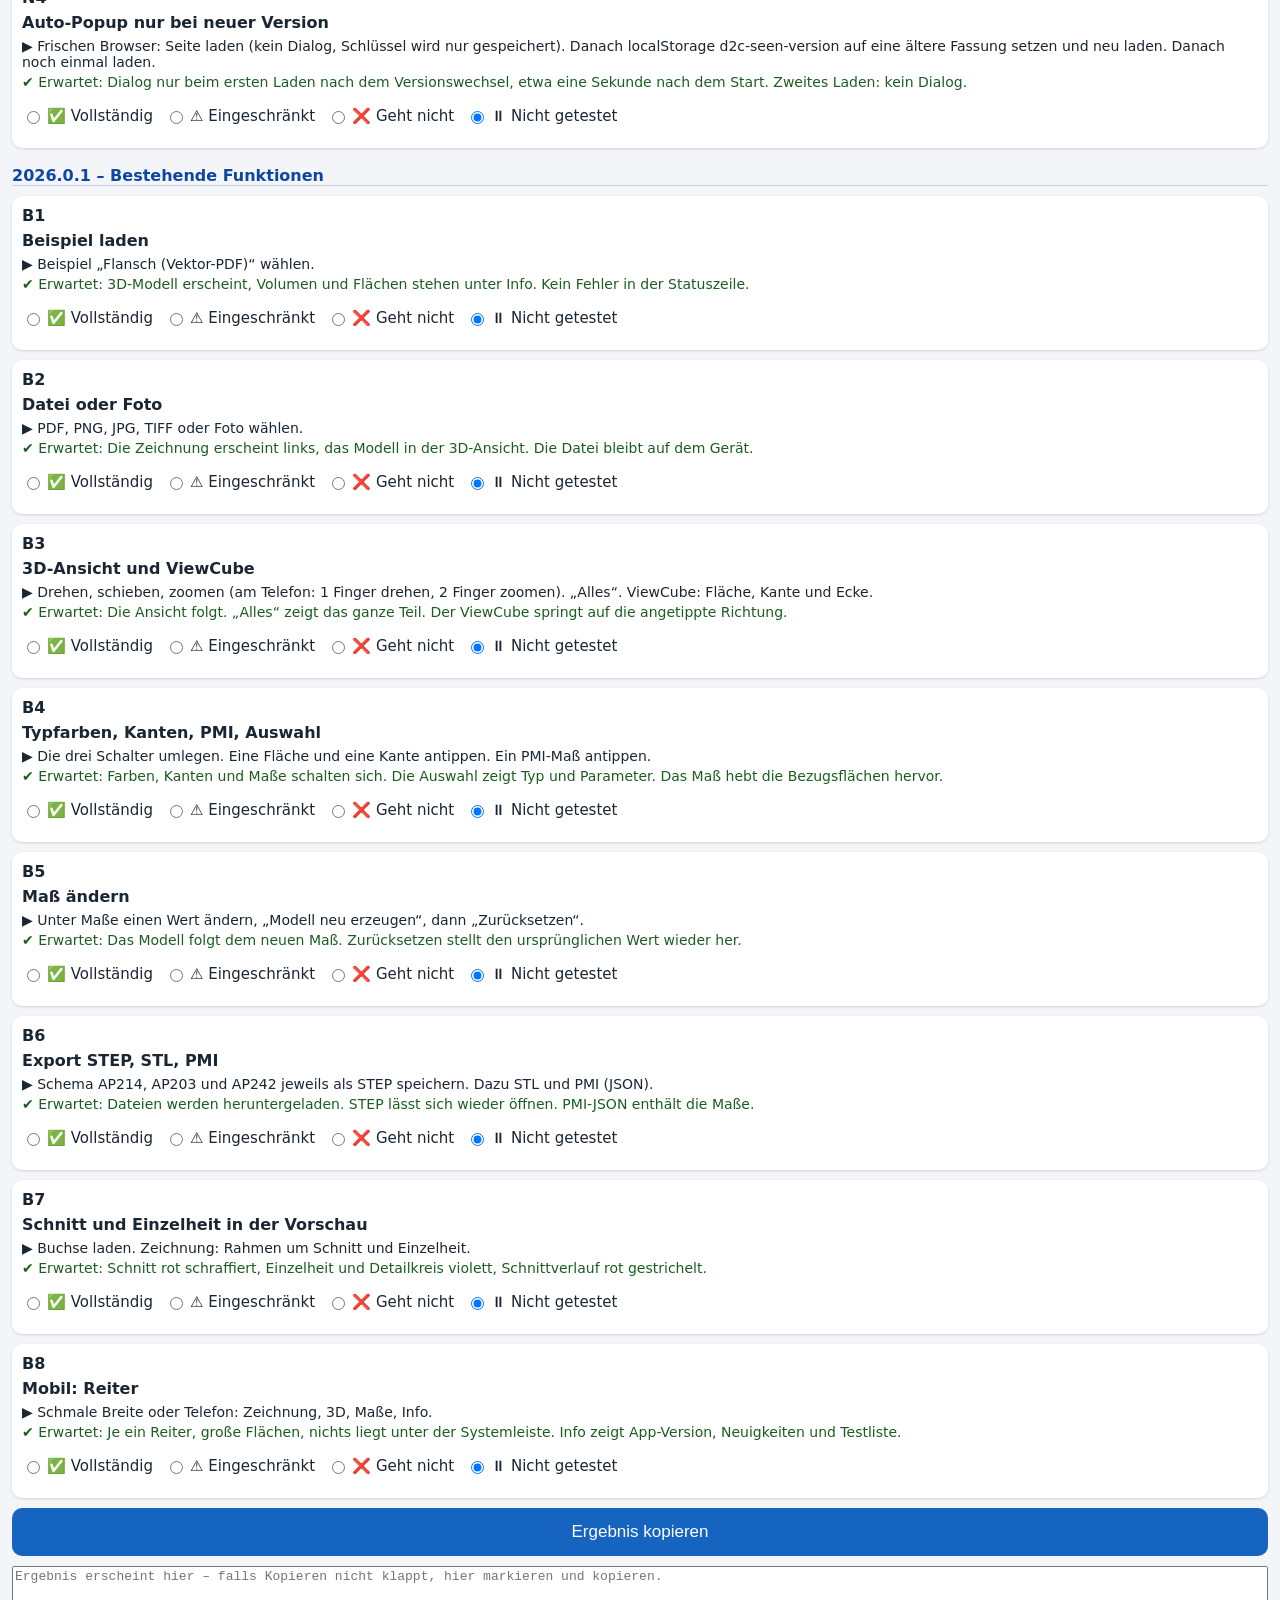
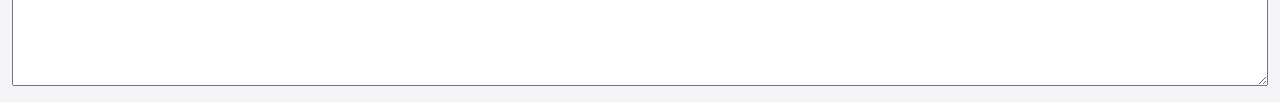
==== commit 01b960b5: "Trainingszeichnungen, Ansichtsbestätigung und Prüfmerkmale (2026.0.4) Martins acht Blatt-CAD-Paare l" ====
--- a/test.html
+++ b/test.html
@@ -38,6 +38,15 @@
 const K = 'd2c-testliste';
 const L = { ok: '✅', warn: '⚠️', fail: '❌', skip: '⏸' };
 const GROUPS = [
+  { version: '2026.0.4', title: 'Trainingsblätter, Ansichten, Prüfmerkmale', items: [
+    { id: 'T1', t: 'Trainingspaar laden', steps: 'Beispielmenü, Gruppe Trainingspaare, „03 Verbindung“.', exp: 'Die Zeichnung erscheint. Es gibt keine Meldung, das Blatt habe keine Ansichten. Die Liste zeigt Hauptansicht, abgeleitete Ansicht und Isometrie. Isometrie ist nicht angehakt.' },
+    { id: 'T2', t: 'Bestätigen und 3D', steps: 'Rollen prüfen. Bei einer Welle „Drehen“ und die Achse. „3D erzeugen“.', exp: 'Es entsteht ein Volumen oder eine klare Fehlermeldung zur Kontur. Sicherheit steht über der Liste. Ein Klick genügt, wenn die Rollen schon stimmen.' },
+    { id: 'T3', t: 'Bögen fitten', steps: 'Bei vielen kurzen Linien „Bögen fitten“ oder die Lücke etwas erhöhen, Haken „Kontur schließen“ nur wenn eine Lücke sichtbar ist.', exp: 'Die Meldung nennt Geraden, Kreisbögen oder Kreise. Die Ansichtsrahmen bleiben.' },
+    { id: 'T4', t: 'Prüfmerkmale', steps: 'Reiter Maße, Tabelle Prüfmerkmale, an einem bekannten Beispiel und an einem Trainingsblatt.', exp: 'Nennmaß, Toleranz, Klasse (Maß, Abstand, GD&T oder Prüfmaß) und Art. Leere Tabelle nur, wenn kein Maßtext da ist.' },
+    { id: 'T5', t: 'Neues Projekt', steps: 'Nach einem Modell „Neues Projekt“.', exp: '3D, Stack, PMI, Maßtabelle, Prüfmerkmale, Meldungen und die geladene Datei sind leer. Das Beispielmenü bleibt und lädt danach wieder.' },
+    { id: 'T6', t: 'PMI-Lage', steps: 'Flansch, Reiter 3D, PMI an. Mehrere Abstände und Durchmesser.', exp: 'Maßlinien liegen außerhalb und nicht alle auf derselben Bahn. Texte überlappen sich nicht dauerhaft. Der Anker bleibt an der Bezugsfläche.' },
+    { id: 'T7', t: 'Bisherige Beispiele', steps: 'Flansch (Vektor-PDF) und Buchse laden, ohne die Ansichten umzustellen.', exp: 'Beide bauen wie bisher von selbst. Volumen und Feature-Stack der Buchse bleiben nutzbar.' },
+  ]},
   { version: '2026.0.3', title: 'Feature-Stack und PMI', items: [
     { id: 'N3', t: 'Testliste schließen', steps: '„Testliste“ antippen (neuer Tab). Zusätzlich die Liste im gleichen Tab öffnen: Leiste „Schließen“ und „← Zurück zur App“, dann Esc.', exp: 'Der Link bleibt target=_blank. Im neuen Tab bleibt die App offen. Im gleichen Tab führt Schließen zurück (sonst index.html). Esc macht dasselbe. Die Leiste bleibt beim Scrollen stehen und ist groß genug zum Tippen.' },
     { id: 'F1', t: 'Stack auf der Buchse', steps: 'Beispiel „Buchse – Schnitt A-A + Einzelheit Z“. Reiter Zeichnung, Block Feature-Stack.', exp: 'Schritte: Blatt, Basis Drehen, Gegenhälfte oder Hinweis, Einzelheit Z, Fase. Status „Vorschlag“. Sicherheit gesamt mit kurzer Begründung. Freiform ist nicht als Volumen vorgeschlagen.' },
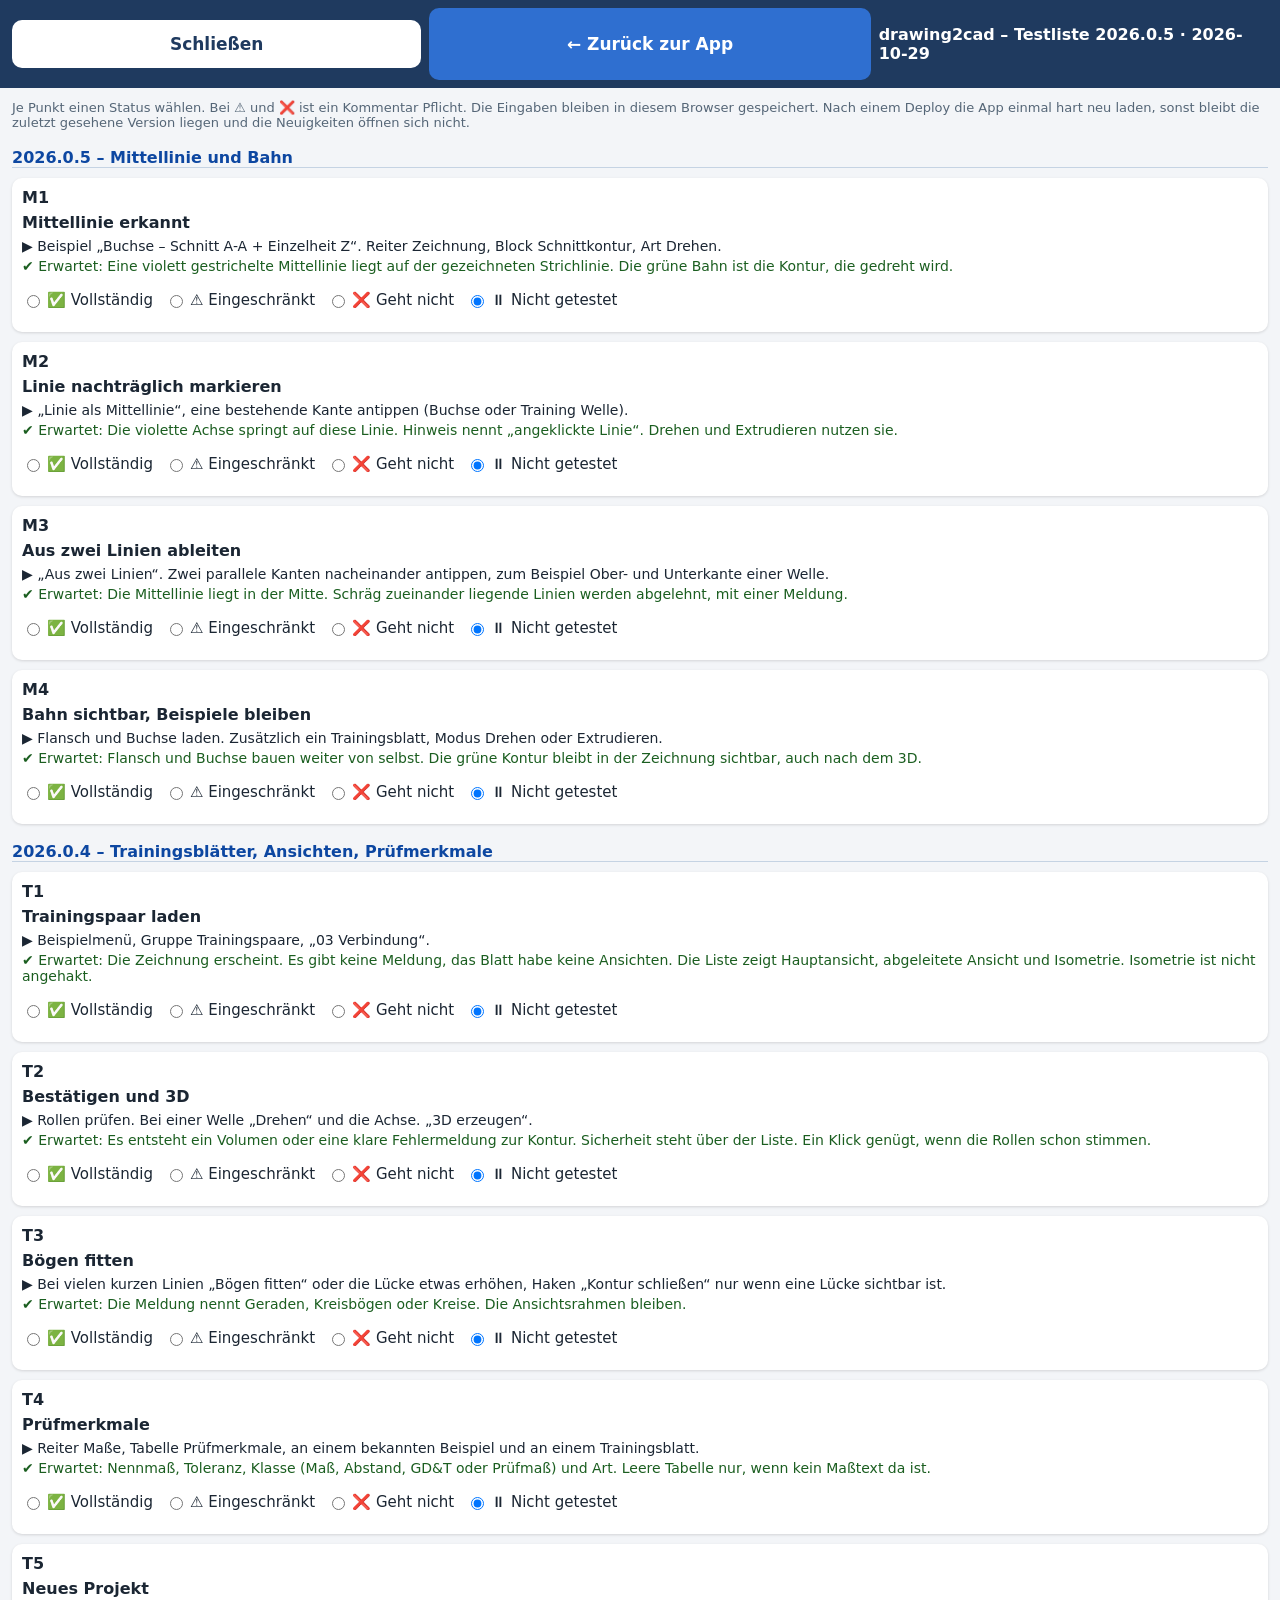
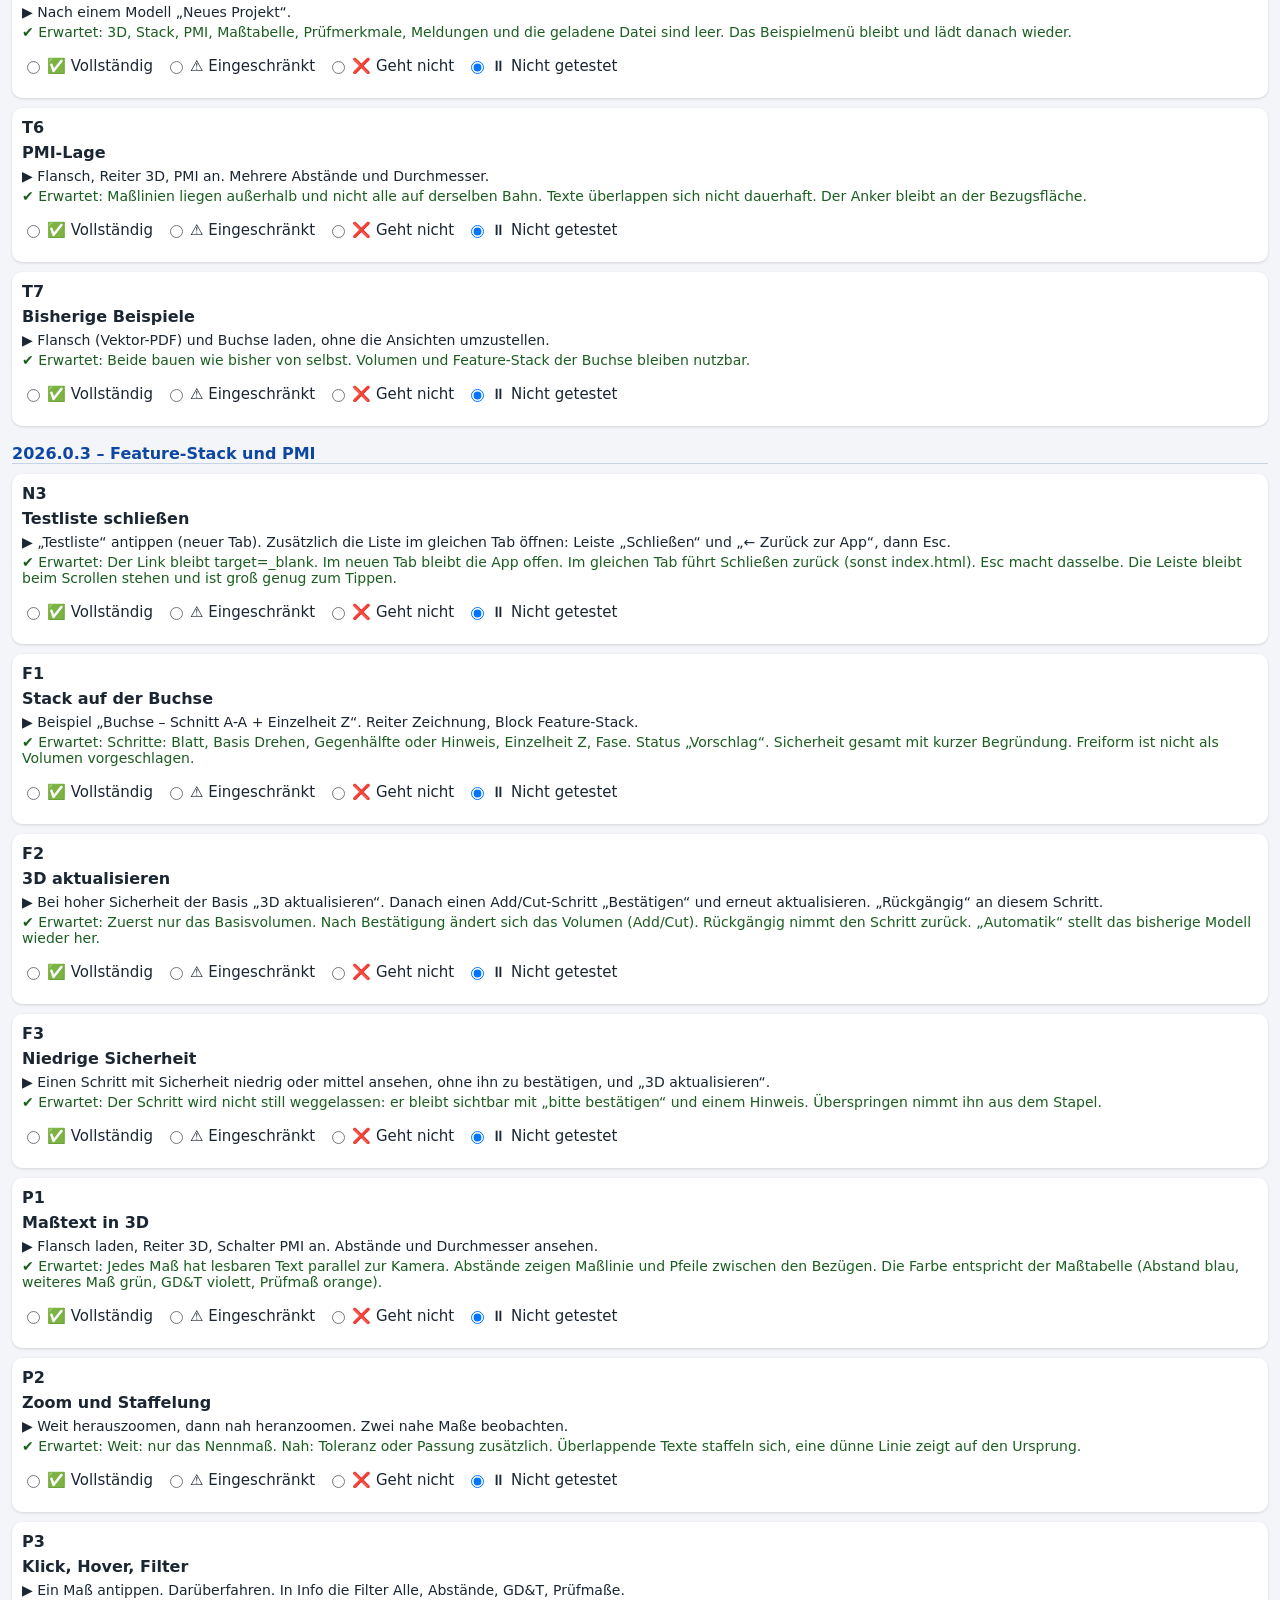
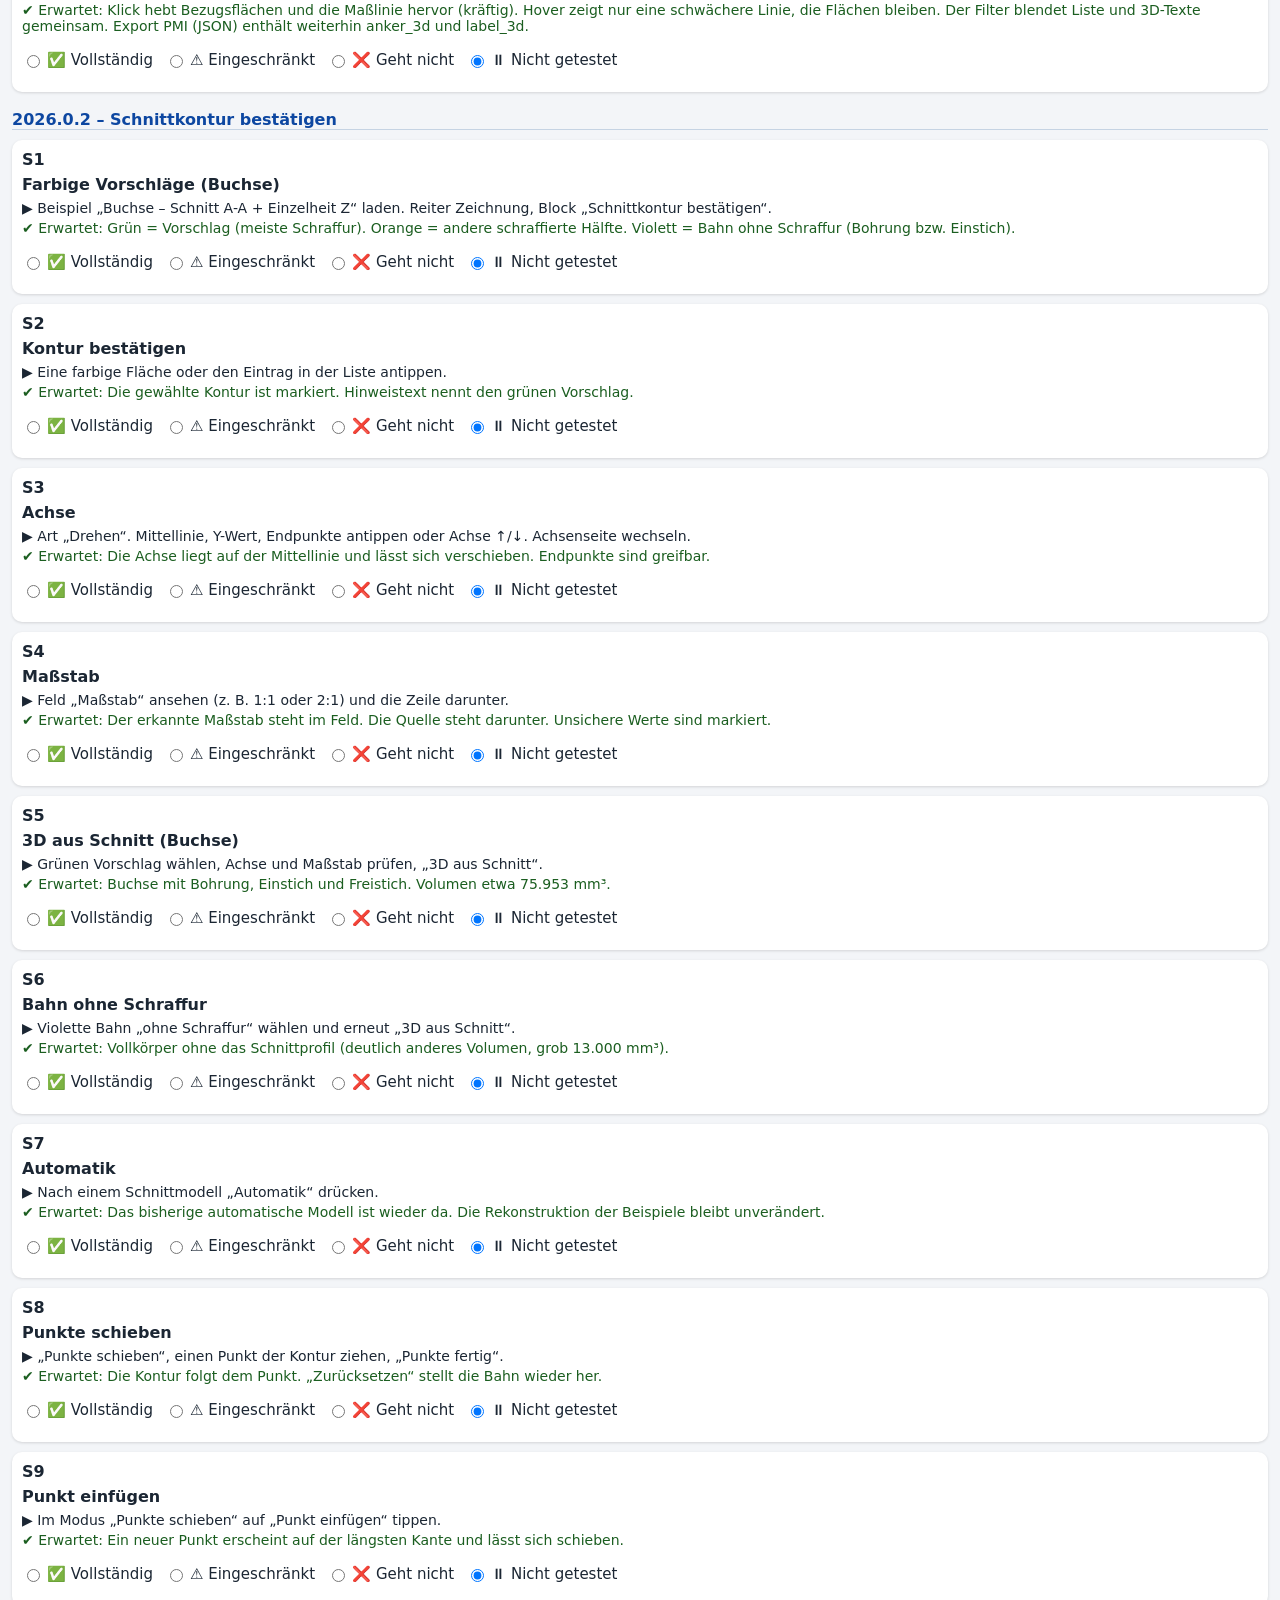
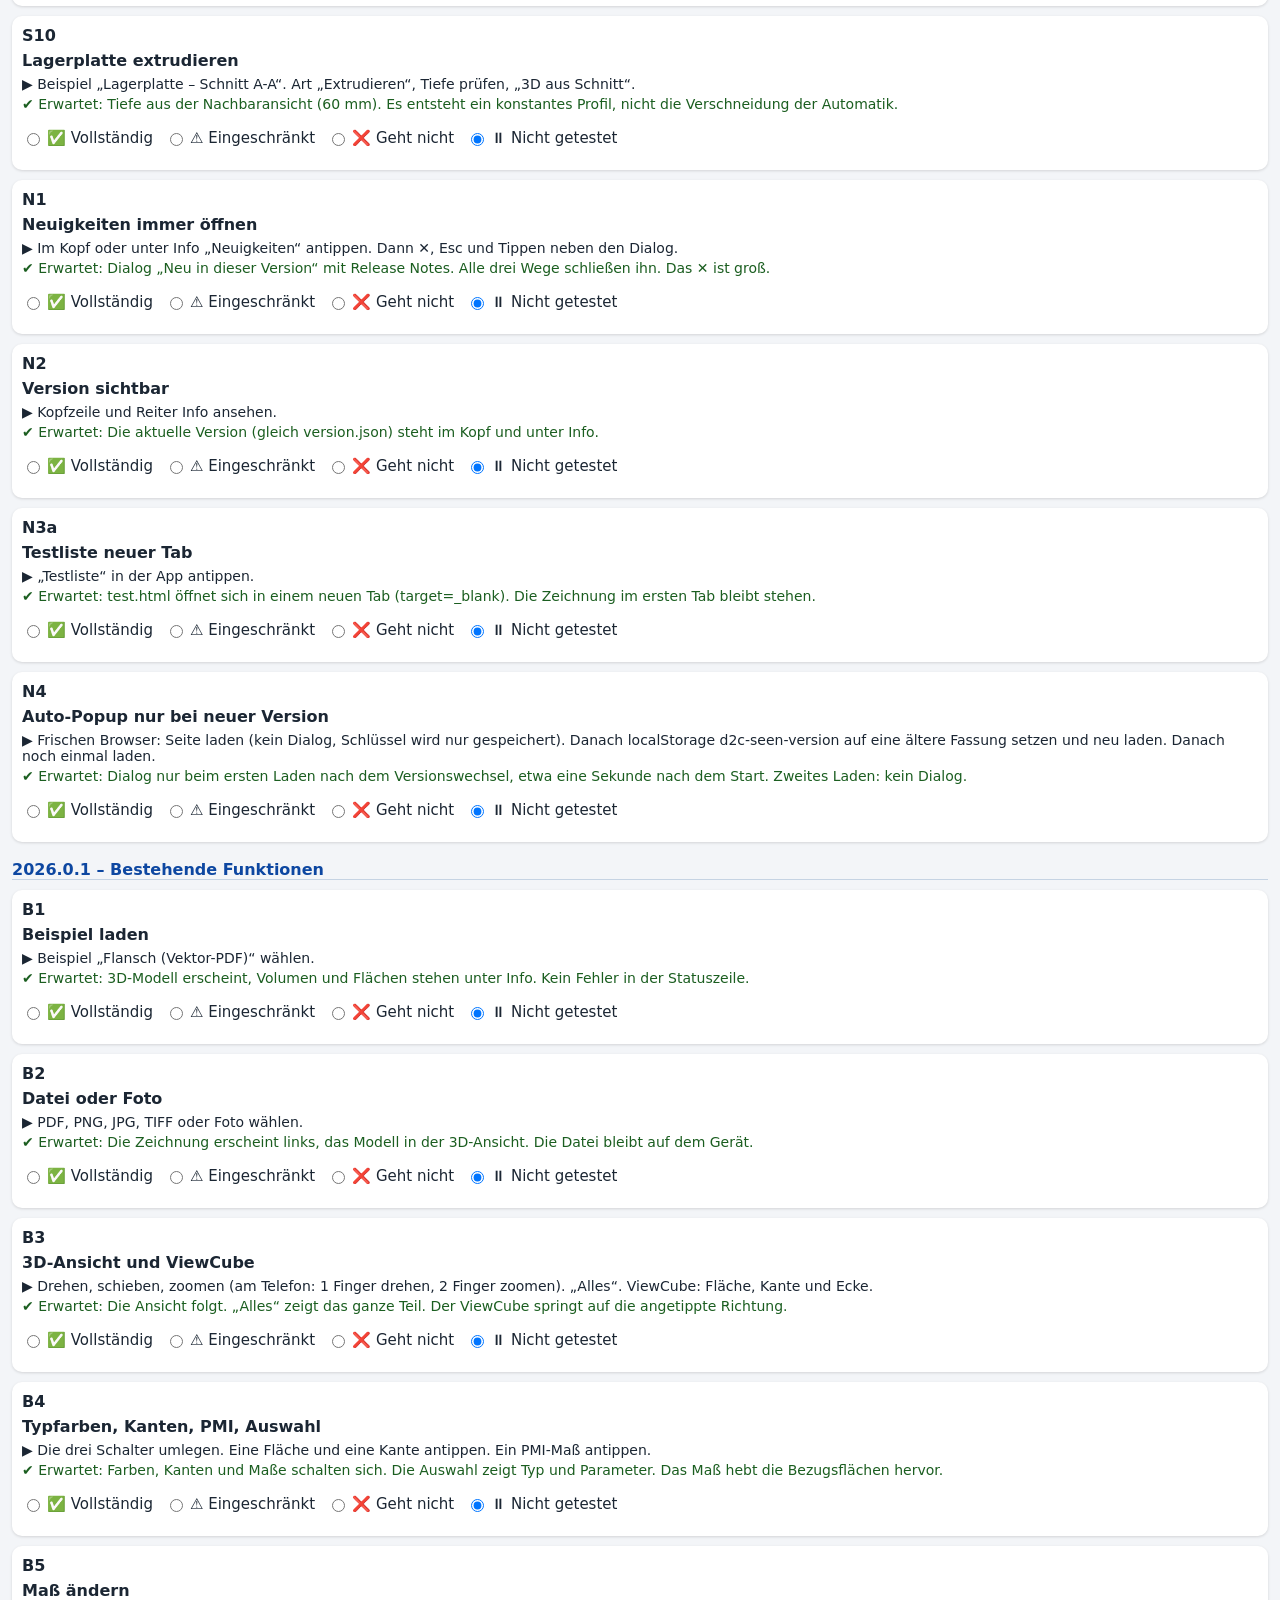
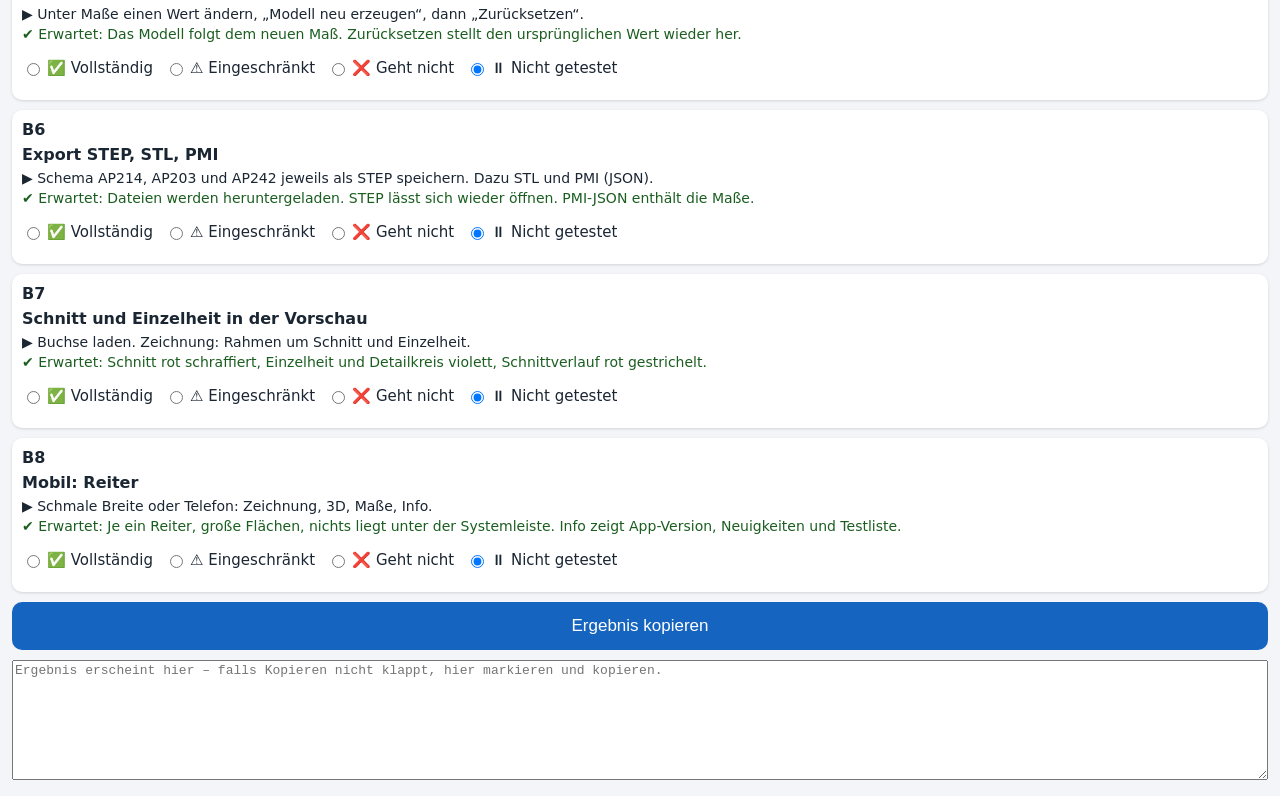
==== commit 030b3b62: "Mittellinie für Drehen und Extrudieren (2026.0.5) Strichlinien und aufgelöste Kurz-lang-Folgen werde" ====
--- a/test.html
+++ b/test.html
@@ -38,6 +38,12 @@
 const K = 'd2c-testliste';
 const L = { ok: '✅', warn: '⚠️', fail: '❌', skip: '⏸' };
 const GROUPS = [
+  { version: '2026.0.5', title: 'Mittellinie und Bahn', items: [
+    { id: 'M1', t: 'Mittellinie erkannt', steps: 'Beispiel „Buchse – Schnitt A-A + Einzelheit Z“. Reiter Zeichnung, Block Schnittkontur, Art Drehen.', exp: 'Eine violett gestrichelte Mittellinie liegt auf der gezeichneten Strichlinie. Die grüne Bahn ist die Kontur, die gedreht wird.' },
+    { id: 'M2', t: 'Linie nachträglich markieren', steps: '„Linie als Mittellinie“, eine bestehende Kante antippen (Buchse oder Training Welle).', exp: 'Die violette Achse springt auf diese Linie. Hinweis nennt „angeklickte Linie“. Drehen und Extrudieren nutzen sie.' },
+    { id: 'M3', t: 'Aus zwei Linien ableiten', steps: '„Aus zwei Linien“. Zwei parallele Kanten nacheinander antippen, zum Beispiel Ober- und Unterkante einer Welle.', exp: 'Die Mittellinie liegt in der Mitte. Schräg zueinander liegende Linien werden abgelehnt, mit einer Meldung.' },
+    { id: 'M4', t: 'Bahn sichtbar, Beispiele bleiben', steps: 'Flansch und Buchse laden. Zusätzlich ein Trainingsblatt, Modus Drehen oder Extrudieren.', exp: 'Flansch und Buchse bauen weiter von selbst. Die grüne Kontur bleibt in der Zeichnung sichtbar, auch nach dem 3D.' },
+  ]},
   { version: '2026.0.4', title: 'Trainingsblätter, Ansichten, Prüfmerkmale', items: [
     { id: 'T1', t: 'Trainingspaar laden', steps: 'Beispielmenü, Gruppe Trainingspaare, „03 Verbindung“.', exp: 'Die Zeichnung erscheint. Es gibt keine Meldung, das Blatt habe keine Ansichten. Die Liste zeigt Hauptansicht, abgeleitete Ansicht und Isometrie. Isometrie ist nicht angehakt.' },
     { id: 'T2', t: 'Bestätigen und 3D', steps: 'Rollen prüfen. Bei einer Welle „Drehen“ und die Achse. „3D erzeugen“.', exp: 'Es entsteht ein Volumen oder eine klare Fehlermeldung zur Kontur. Sicherheit steht über der Liste. Ein Klick genügt, wenn die Rollen schon stimmen.' },
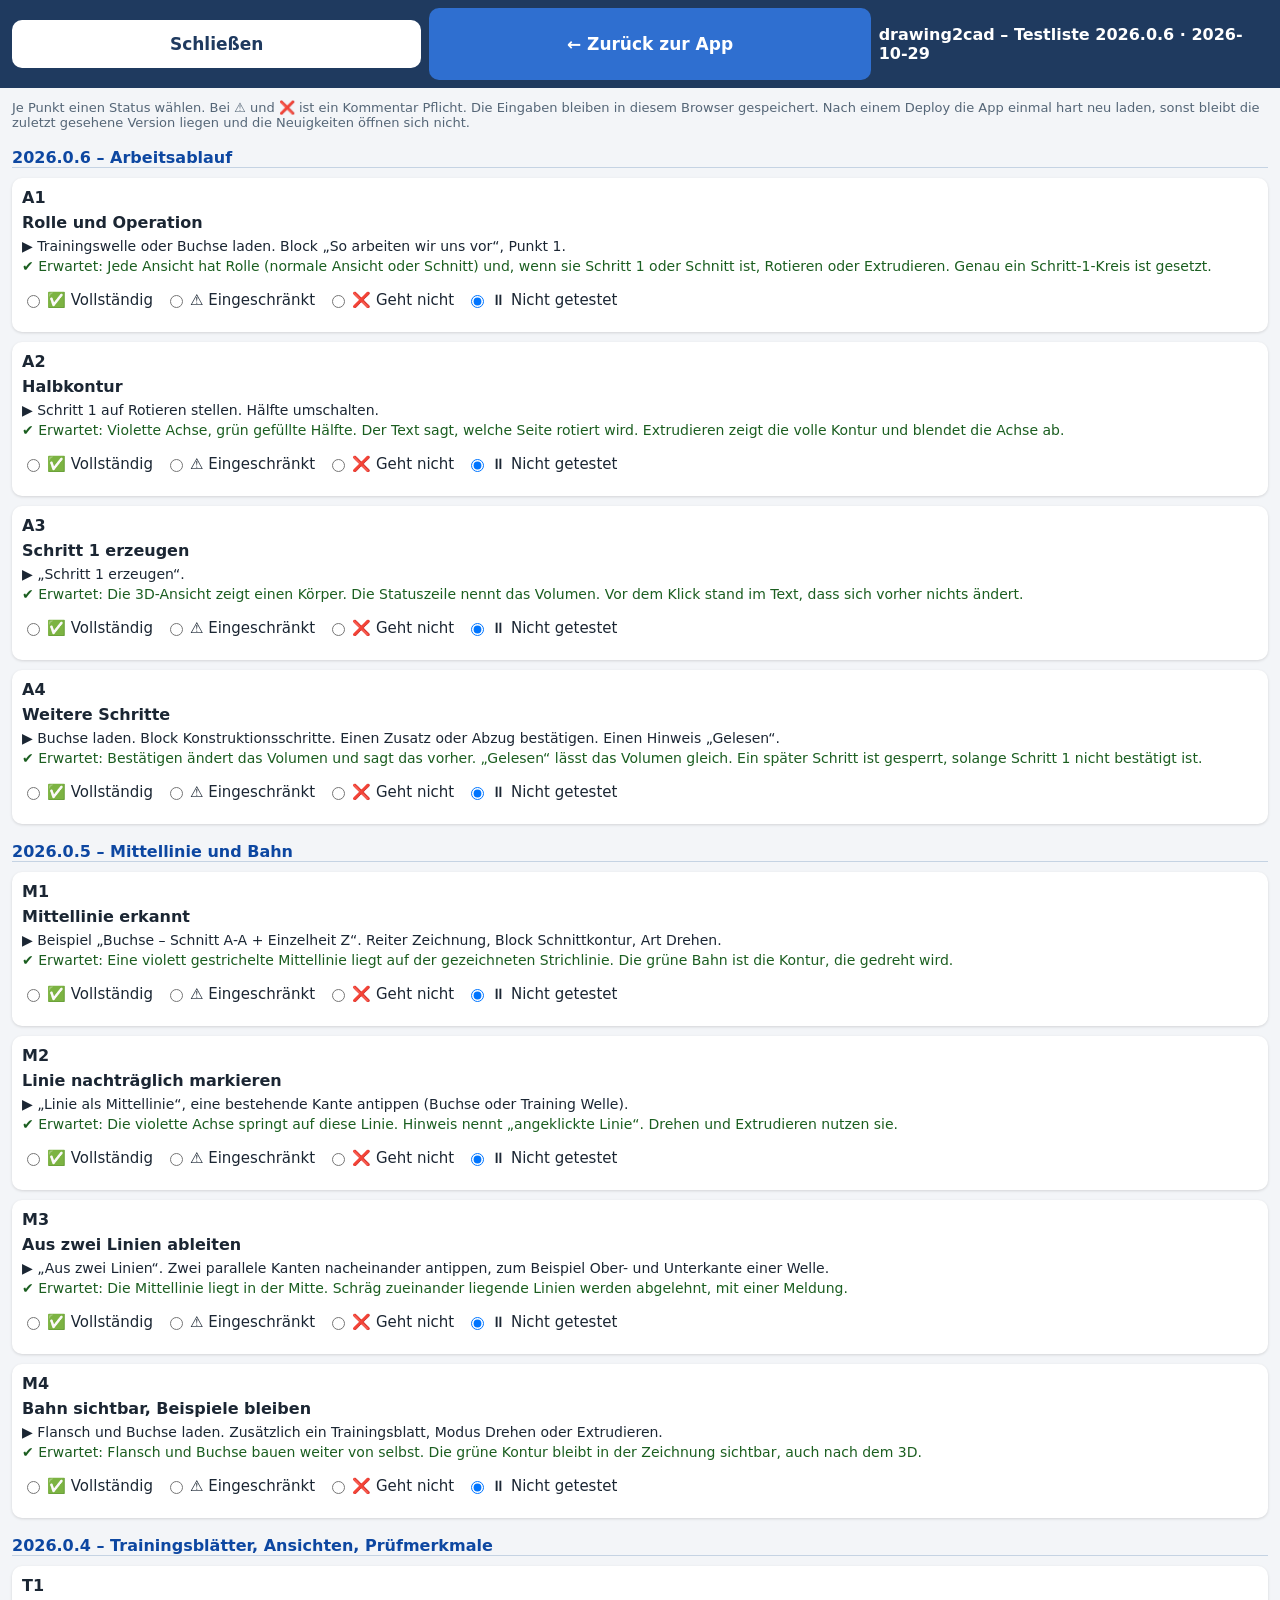
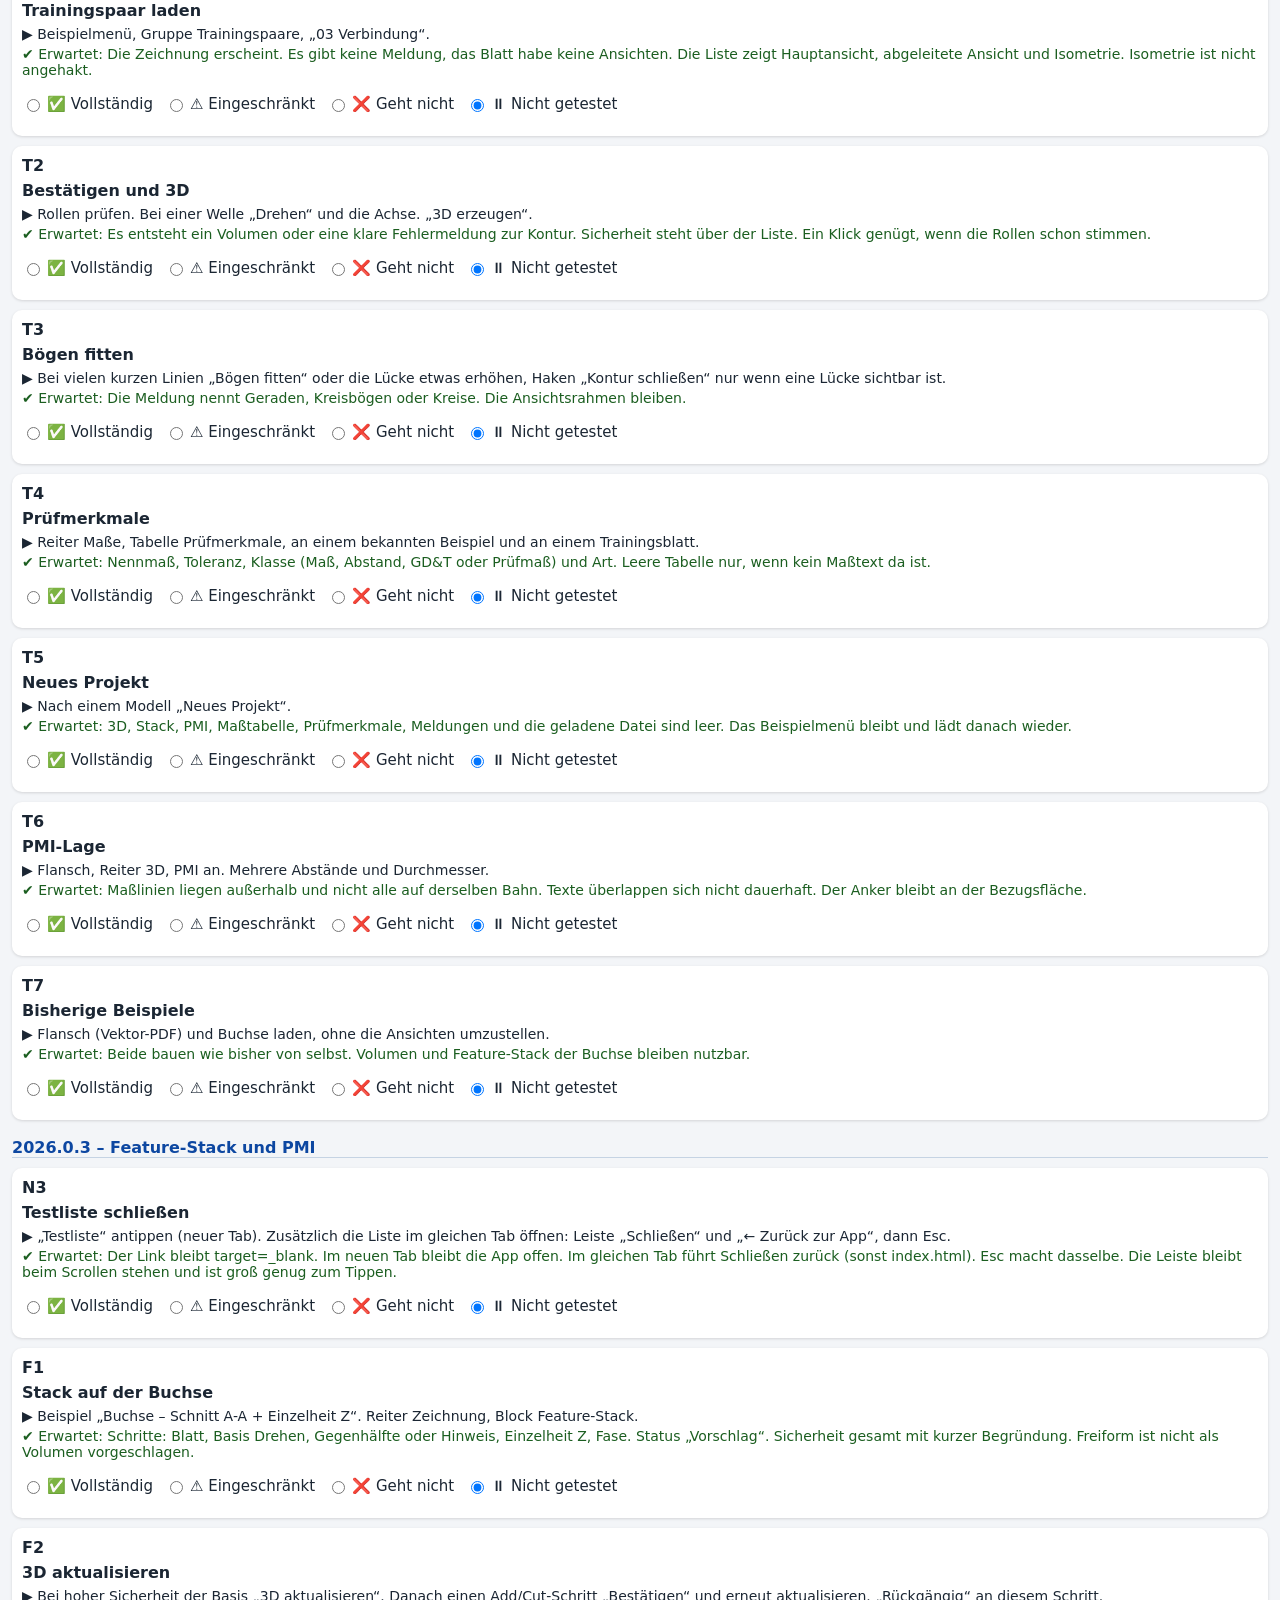
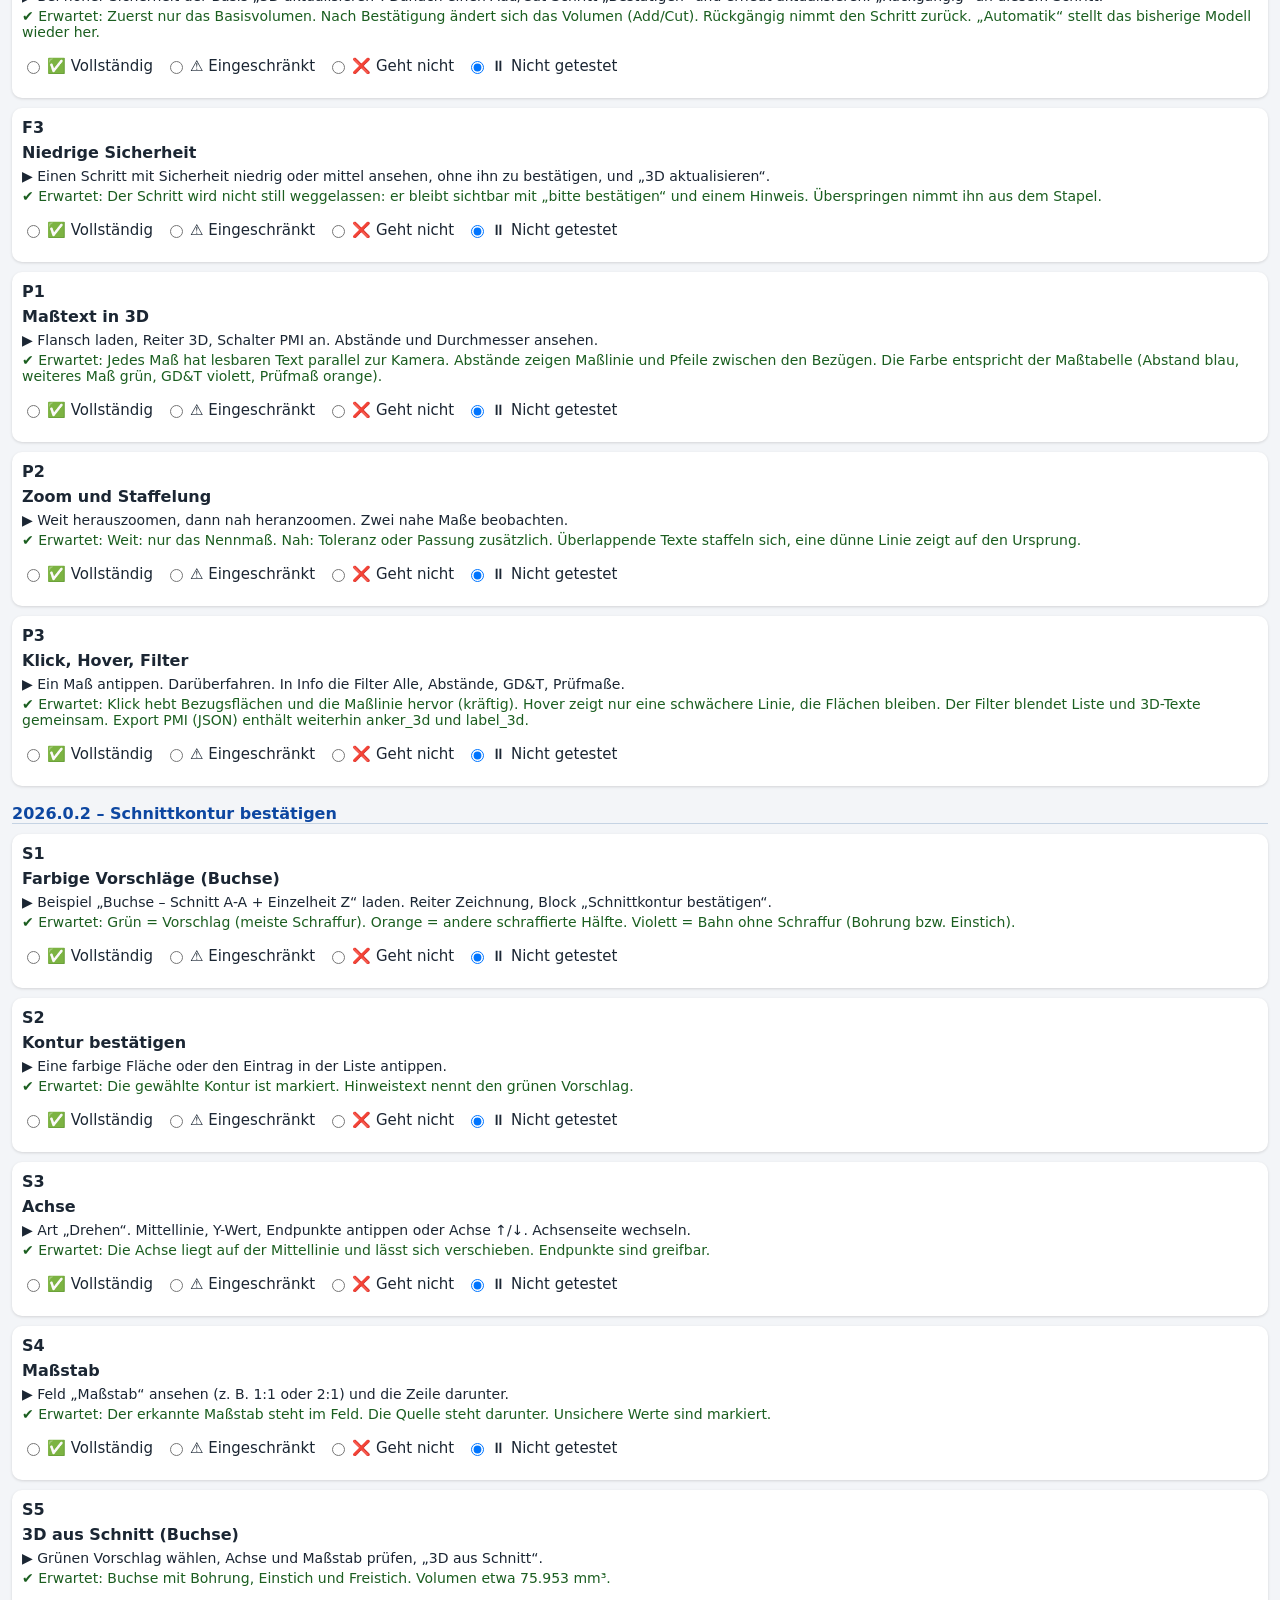
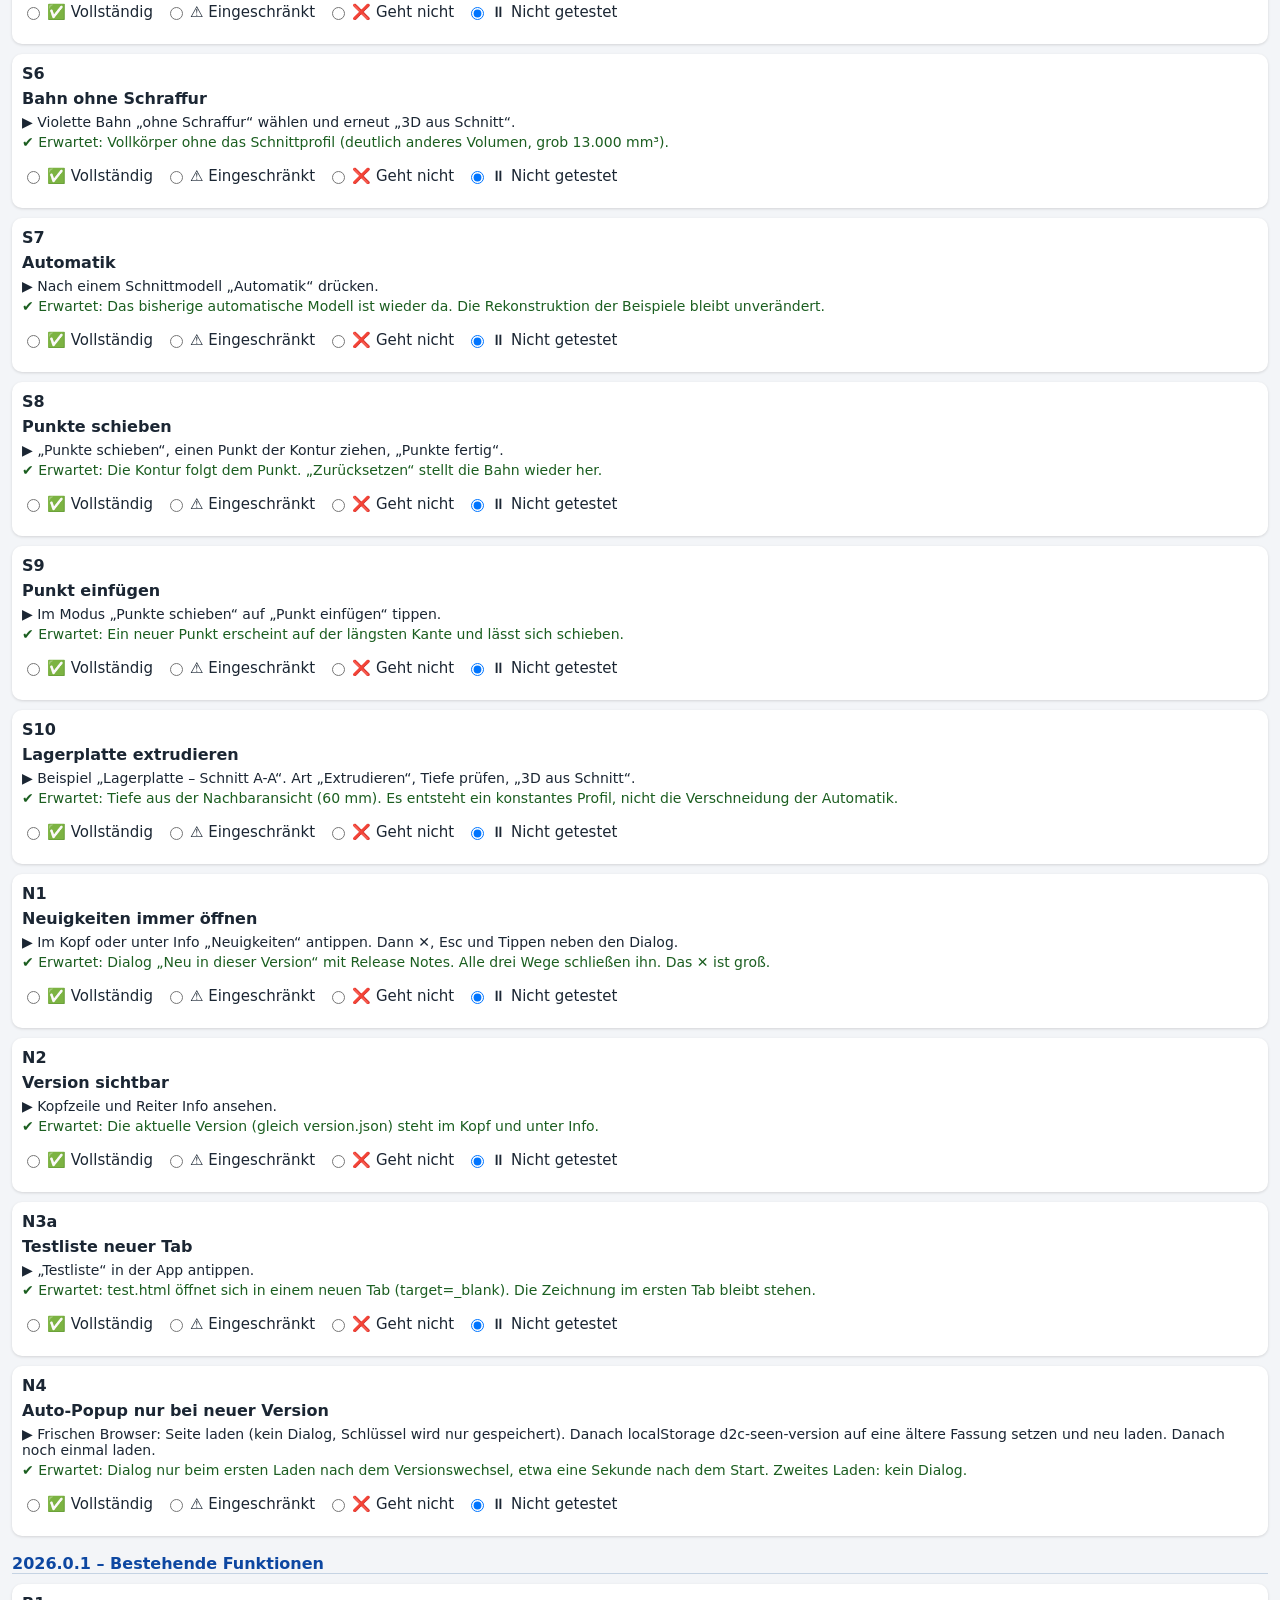
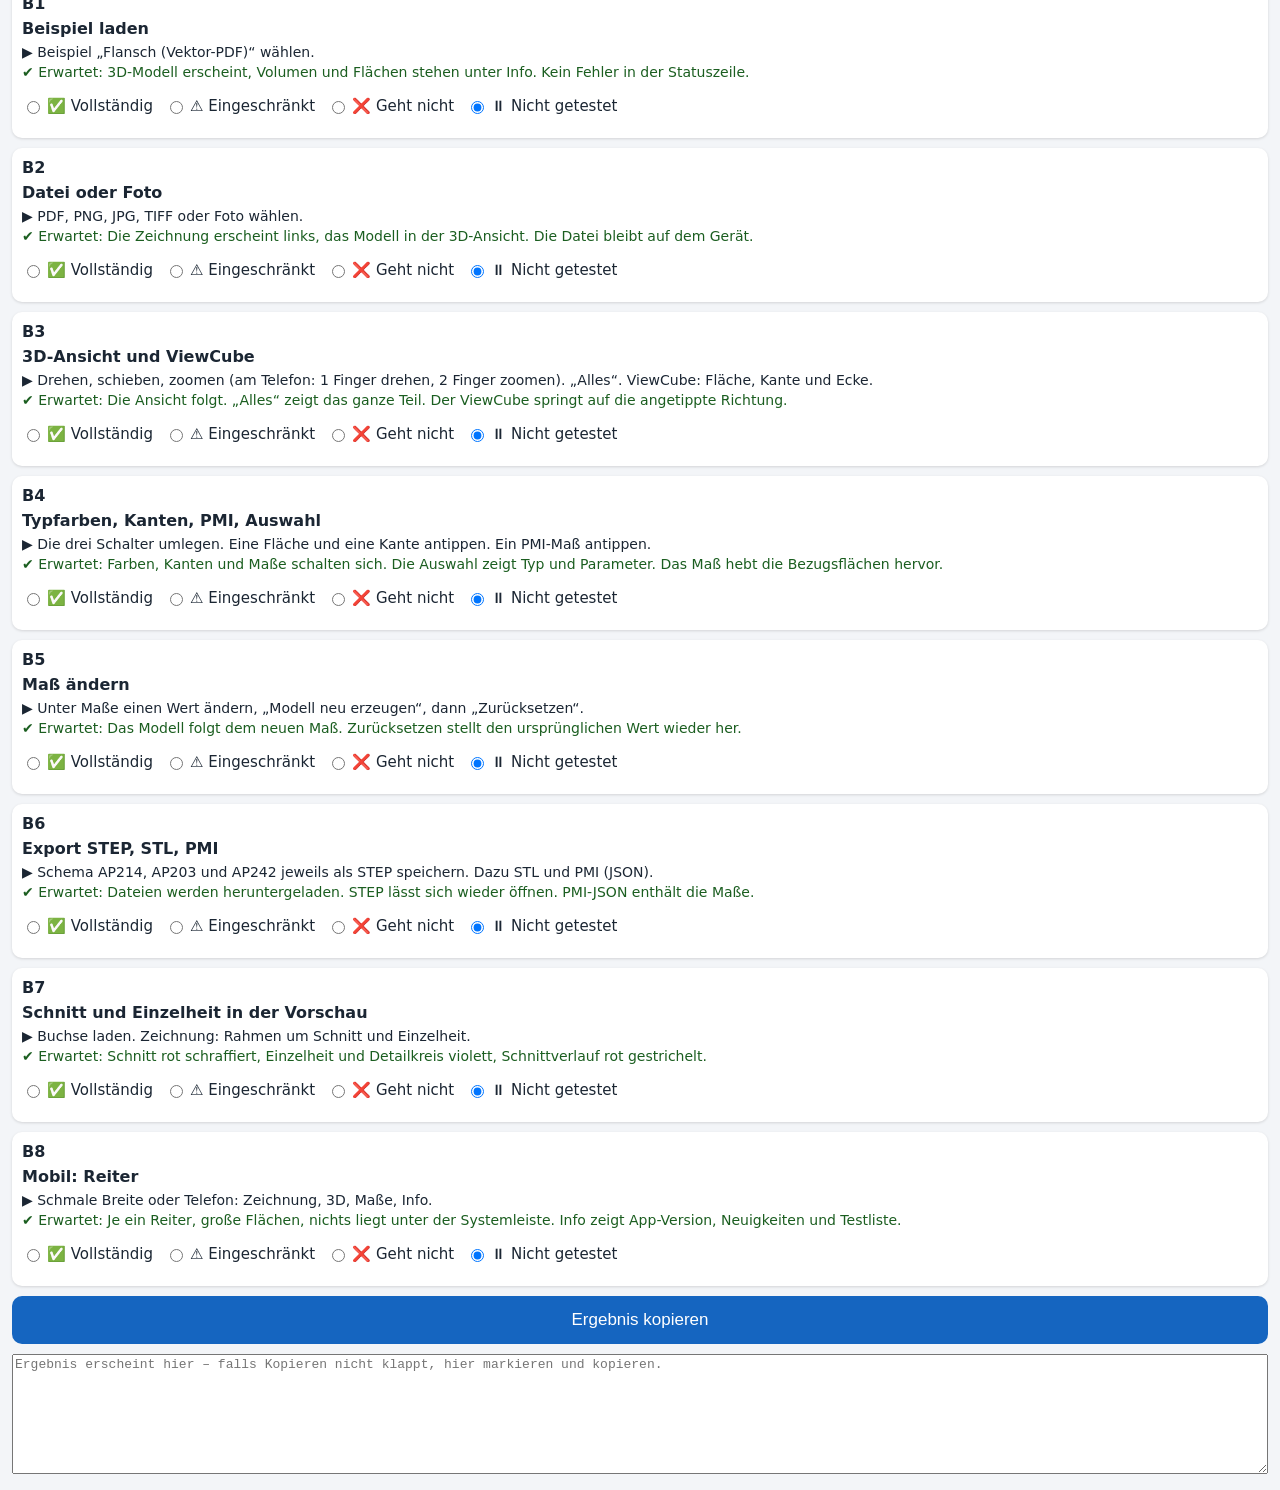
==== commit 39aebc87: "Geführter Ablauf: Ansicht, Halbkontur, Schritt 1 (2026.0.6) Jede Ansicht hat Rolle und Rotieren oder" ====
--- a/test.html
+++ b/test.html
@@ -38,6 +38,12 @@
 const K = 'd2c-testliste';
 const L = { ok: '✅', warn: '⚠️', fail: '❌', skip: '⏸' };
 const GROUPS = [
+  { version: '2026.0.6', title: 'Arbeitsablauf', items: [
+    { id: 'A1', t: 'Rolle und Operation', steps: 'Trainingswelle oder Buchse laden. Block „So arbeiten wir uns vor“, Punkt 1.', exp: 'Jede Ansicht hat Rolle (normale Ansicht oder Schnitt) und, wenn sie Schritt 1 oder Schnitt ist, Rotieren oder Extrudieren. Genau ein Schritt-1-Kreis ist gesetzt.' },
+    { id: 'A2', t: 'Halbkontur', steps: 'Schritt 1 auf Rotieren stellen. Hälfte umschalten.', exp: 'Violette Achse, grün gefüllte Hälfte. Der Text sagt, welche Seite rotiert wird. Extrudieren zeigt die volle Kontur und blendet die Achse ab.' },
+    { id: 'A3', t: 'Schritt 1 erzeugen', steps: '„Schritt 1 erzeugen“.', exp: 'Die 3D-Ansicht zeigt einen Körper. Die Statuszeile nennt das Volumen. Vor dem Klick stand im Text, dass sich vorher nichts ändert.' },
+    { id: 'A4', t: 'Weitere Schritte', steps: 'Buchse laden. Block Konstruktionsschritte. Einen Zusatz oder Abzug bestätigen. Einen Hinweis „Gelesen“.', exp: 'Bestätigen ändert das Volumen und sagt das vorher. „Gelesen“ lässt das Volumen gleich. Ein später Schritt ist gesperrt, solange Schritt 1 nicht bestätigt ist.' },
+  ]},
   { version: '2026.0.5', title: 'Mittellinie und Bahn', items: [
     { id: 'M1', t: 'Mittellinie erkannt', steps: 'Beispiel „Buchse – Schnitt A-A + Einzelheit Z“. Reiter Zeichnung, Block Schnittkontur, Art Drehen.', exp: 'Eine violett gestrichelte Mittellinie liegt auf der gezeichneten Strichlinie. Die grüne Bahn ist die Kontur, die gedreht wird.' },
     { id: 'M2', t: 'Linie nachträglich markieren', steps: '„Linie als Mittellinie“, eine bestehende Kante antippen (Buchse oder Training Welle).', exp: 'Die violette Achse springt auf diese Linie. Hinweis nennt „angeklickte Linie“. Drehen und Extrudieren nutzen sie.' },
